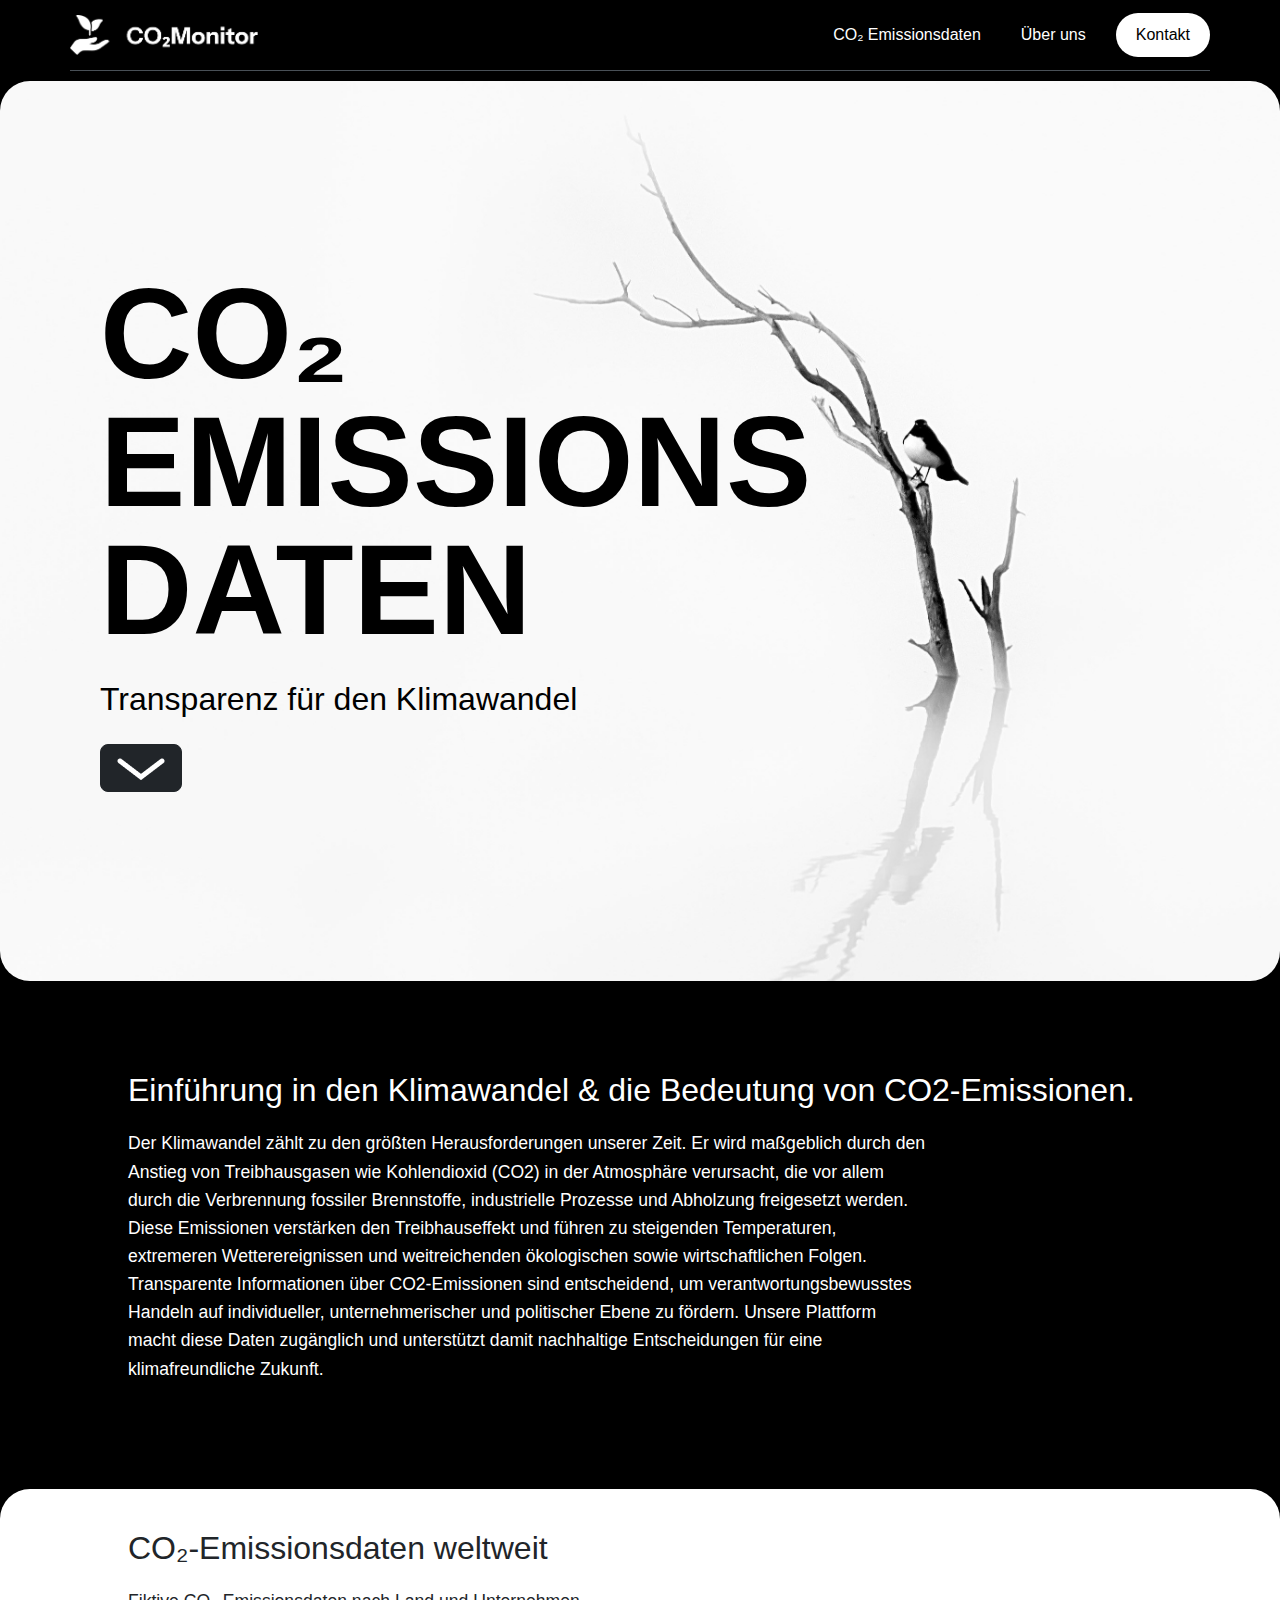
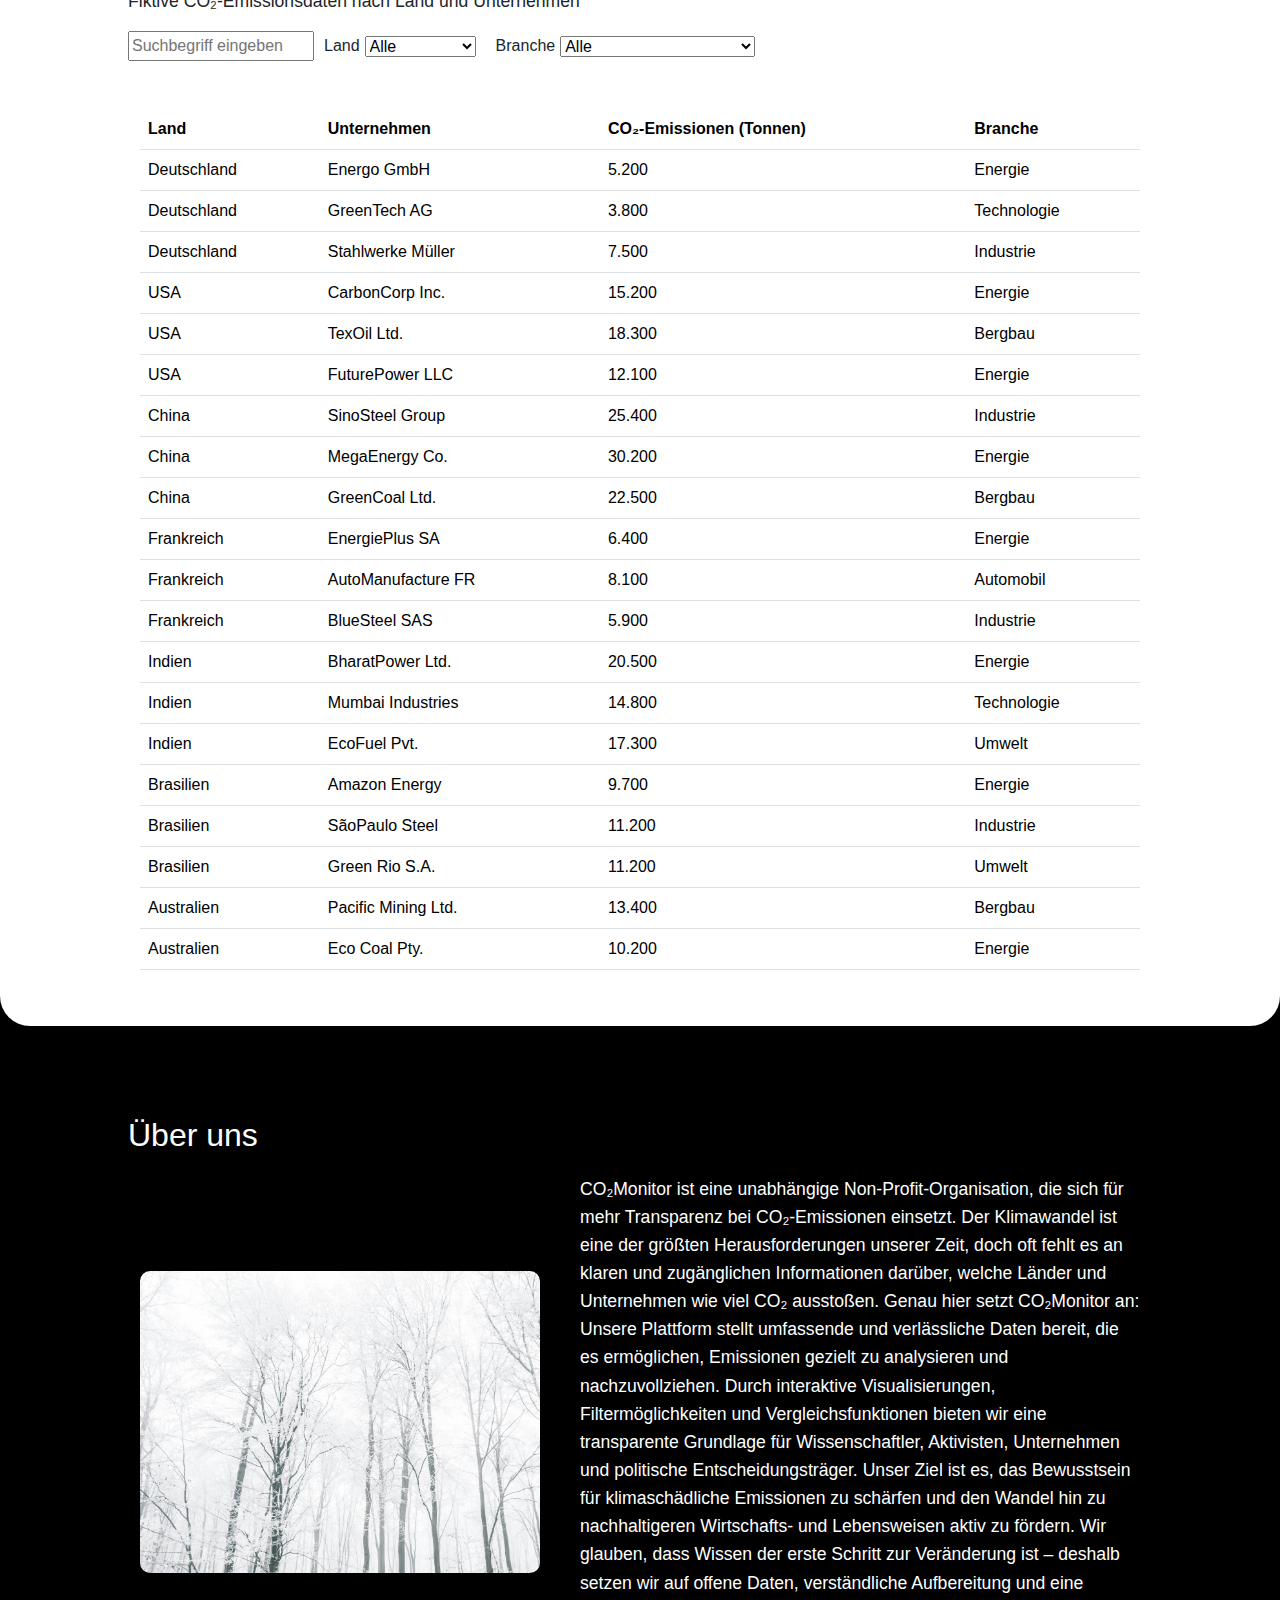
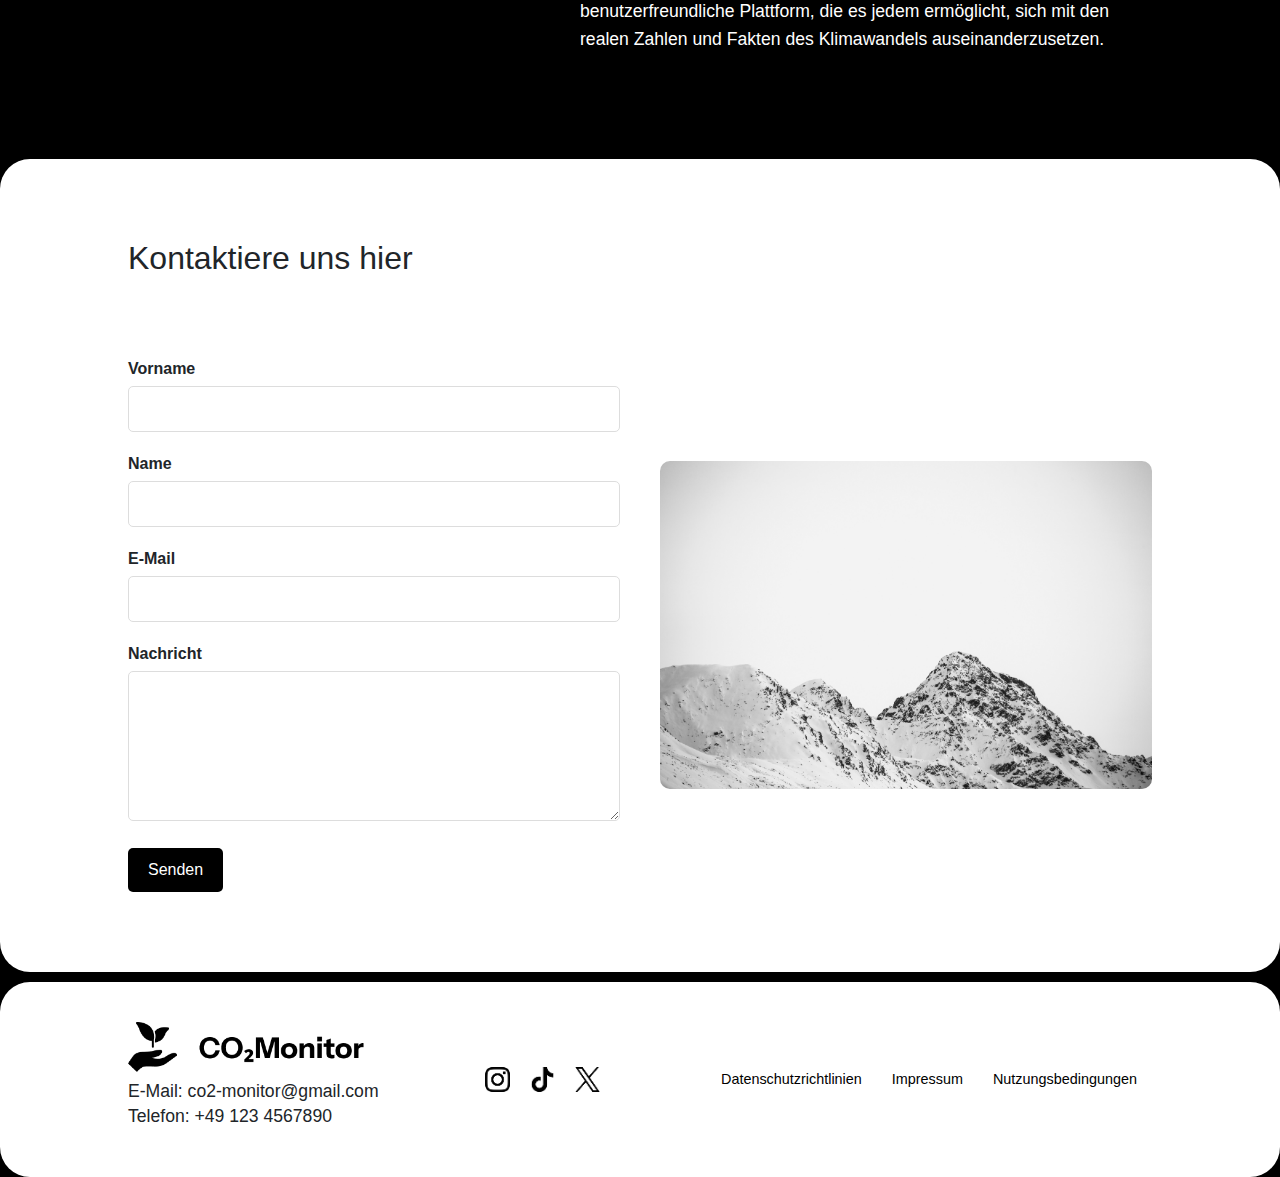
==== index.html @ 30a0eef2 "Styling Fixes" ====
<!DOCTYPE html>
<html lang="en">
<head>
    <meta charset="UTF-8">
    <meta name="viewport" content="width=device-width, initial-scale=1.0">
    <title>CO₂ Monitor</title>
    <link href="https://cdn.jsdelivr.net/npm/bootstrap@5.3.3/dist/css/bootstrap.min.css" rel="stylesheet" integrity="sha384-QWTKZyjpPEjISv5WaRU9OFeRpok6YctnYmDr5pNlyT2bRjXh0JMhjY6hW+ALEwIH" crossorigin="anonymous">
    <link rel="stylesheet" href="./styles_2.css">
</head>
<body class="bg-black">

    <main class="gridContainer">
        <header id="header">
            <nav class="navbar navbar-expand-lg container navbar bg-black border-bottom border-body" data-bs-theme="dark">
              <a class="navbar-brand" href="#index">
                <img src="./images/logo_weiss.png" class="img-fluid" alt="logo">
              </a>
              <button class="navbar-toggler" type="button" data-bs-toggle="collapse" data-bs-target="#navbarNav"
                aria-controls="navbarNav" aria-expanded="false" aria-label="Toggle navigation">
                <span class="navbar-toggler-icon"></span>
              </button>
              <div class="collapse navbar-collapse" id="navbarNav">
                <ul class="navbar-nav ms-auto">
                  <li class="nav-item header-nav-item">
                    <a class="nav-link active" href="#table">CO₂ Emissionsdaten</a>
                  </li>
                  <li class="nav-item header-nav-item">
                    <a class="nav-link active" href="#about">Über uns</a>
                  </li>
                  <li class="nav-item header-nav-item">
                    <a class="nav-link active" href="#contact">Kontakt</a>
                  </li>
                </ul>
              </div>
            </nav>
          </header>

        <section id="home">
            <div class="home-content">
              <div class="text-content">
                <h1>CO₂</h1>
                <h1>EMISSIONS</h1>
                <h1>DATEN</h1>
                <h3>Transparenz für den Klimawandel</h3>
                <div class="button-wrapper">
                  <a href="#intro" class="scroll-down-link">
                    <button class="btn btn-dark btn-lg">
                      <img src="./images/arrow_down_white.png" alt="scroll down arrow button">
                    </button>
                  </a>
                </div>
              </div>
            </div>
          </section>

        <section id="intro">
            <h3>Einführung in den Klimawandel & die Bedeutung von CO2-Emissionen.</h3>
            <p>Der Klimawandel zählt zu den größten Herausforderungen unserer Zeit. Er wird maßgeblich durch den Anstieg von Treibhausgasen wie Kohlendioxid (CO2) in der Atmosphäre verursacht, die vor allem durch die Verbrennung fossiler Brennstoffe, industrielle Prozesse und Abholzung freigesetzt werden. Diese Emissionen verstärken den Treibhauseffekt und führen zu steigenden Temperaturen, extremeren Wetterereignissen und weitreichenden ökologischen sowie wirtschaftlichen Folgen. Transparente Informationen über CO2-Emissionen sind entscheidend, um verantwortungsbewusstes Handeln auf individueller, unternehmerischer und politischer Ebene zu fördern. Unsere Plattform macht diese Daten zugänglich und unterstützt damit nachhaltige Entscheidungen für eine klimafreundliche Zukunft.</p>
        </section>

        <section id="table">
            <h3>CO₂-Emissionsdaten weltweit</h3>
            <p>Fiktive CO₂-Emissionsdaten nach Land und Unternehmen</p>

            <div id="filters" class="table-filters">
                <!--Suchfeld-->
                <input type="text" id="searchInput" placeholder="Suchbegriff eingeben" onkeyup="searchFunction()">

                <div class="filter-group">
                    <!--Filter für Länder-->
                    <label for="countryFilter">Land</label>
                    <select name="countryFilter" id="countryFilter" onchange="filterAll()">
                        <option value="">Alle</option>
                        <option value="Deutschland">Deutschland</option>
                        <option value="USA">USA</option>
                        <option value="China">China</option>
                        <option value="Frankreich">Frankreich</option>
                        <option value="Indien">Indien</option>
                        <option value="Brasilien">Brasilien</option>
                        <option value="Australien">Australien</option>
                    </select>
                </div>
                
                <div class="filter-group">
                    <!--Filter für Branchen-->
                    <label for="industryFilter">Branche</label>
                    <select name="industryFilter" id="industryFilter" onchange="filterAll()">
                        <option value="">Alle</option>
                        <option value="Energie">Energie</option>
                        <option value="Bergbau">Bergbau / Rohstoffe</option>
                        <option value="Technologie">Technologie / Innovation</option>
                        <option value="Automobil">Automobil</option>
                        <option value="Umwelt">Umwelt / Nachhaltigkeit</option>
                        <option value="Industrie">Industrie / Produktion</option>
                    </select>
                </div>
            </div>
            
            <div class="container mt-5">
                <table id="emissionTable" class="table mx-auto" style="max-width: 1130px;">
                    <thead>
                        <tr>
                            <th onclick="sort(0)">Land</th>
                            <th onclick="sort(1)">Unternehmen</th>
                            <th onclick="sort(2)">CO₂-Emissionen (Tonnen)</th>
                            <th onclick="sort(3)">Branche</th>
                        </tr>
                    </thead>
                    <tbody>
                        <tr>
                            <td>Deutschland</td>
                            <td>Energo GmbH</td>
                            <td>5.200</td>
                            <td>Energie</td>
                        </tr>
                        <tr>
                            <td>Deutschland</td>
                            <td>GreenTech AG</td>
                            <td>3.800</td>
                            <td>Technologie</td>
                        </tr>
                        <tr>
                            <td>Deutschland</td>
                            <td>Stahlwerke Müller</td>
                            <td>7.500</td>
                            <td>Industrie</td>
                        </tr>
                        <tr>
                            <td>USA</td>
                            <td>CarbonCorp Inc.</td>
                            <td>15.200</td>
                            <td>Energie</td>
                        </tr>
                        <tr>
                            <td>USA</td>
                            <td>TexOil Ltd.</td>
                            <td>18.300</td>
                            <td>Bergbau</td>
                        </tr>
                        <tr>
                            <td>USA</td>
                            <td>FuturePower LLC</td>
                            <td>12.100</td>
                            <td>Energie</td>
                        </tr>
                        <tr>
                            <td>China</td>
                            <td>SinoSteel Group</td>
                            <td>25.400</td>
                            <td>Industrie</td>
                        </tr>
                        <tr>
                            <td>China</td>
                            <td>MegaEnergy Co.</td>
                            <td>30.200</td>
                            <td>Energie</td>
                        </tr>
                        <tr>
                            <td>China</td>
                            <td>GreenCoal Ltd.</td>
                            <td>22.500</td>
                            <td>Bergbau</td>
                        </tr>
                        <tr>
                            <td>Frankreich</td>
                            <td>EnergiePlus SA</td>
                            <td>6.400</td>
                            <td>Energie</td>
                        </tr>
                        <tr>
                            <td>Frankreich</td>
                            <td>AutoManufacture FR</td>
                            <td>8.100</td>
                            <td>Automobil</td>
                        </tr>
                        <tr>
                            <td>Frankreich</td>
                            <td>BlueSteel SAS</td>
                            <td>5.900</td>
                            <td>Industrie</td>
                        </tr>
                        <tr>
                            <td>Indien</td>
                            <td>BharatPower Ltd.</td>
                            <td>20.500</td>
                            <td>Energie</td>
                        </tr>
                        <tr>
                            <td>Indien</td>
                            <td>Mumbai Industries</td>
                            <td>14.800</td>
                            <td>Technologie</td>
                        </tr>
                        <tr>
                            <td>Indien</td>
                            <td>EcoFuel Pvt.</td>
                            <td>17.300</td>
                            <td>Umwelt</td>
                        </tr>
                        <tr>
                            <td>Brasilien</td>
                            <td>Amazon Energy</td>
                            <td>9.700</td>
                            <td>Energie</td>
                        </tr>
                        <tr>
                            <td>Brasilien</td>
                            <td>SãoPaulo Steel</td>
                            <td>11.200</td>
                            <td>Industrie</td>
                        </tr>
                        <tr>
                            <td>Brasilien</td>
                            <td>Green Rio S.A.</td>
                            <td>11.200</td>
                            <td>Umwelt</td>
                        </tr>
                        <tr>
                            <td>Australien</td>
                            <td>Pacific Mining Ltd.</td>
                            <td>13.400</td>
                            <td>Bergbau</td>
                        </tr>
                        <tr>
                            <td>Australien</td>
                            <td>Eco Coal Pty.</td>
                            <td>10.200</td>
                            <td>Energie</td>
                        </tr>
                    </tbody>
                </table>
            </div>
        
            <script src="script.js"></script>
        </section>

        <section id="about">
            <h3>Über uns</h3>
            <div class="container">
                <div id="about-detail">
                  <img src="./images/photo-nic-RmZIUIF2S2Q-unsplash.jpg" class="img-fluid" alt="landscape image snowy forest">
                  <p>CO₂Monitor ist eine unabhängige Non-Profit-Organisation, die sich für mehr Transparenz bei CO₂-Emissionen einsetzt. Der Klimawandel ist eine der größten Herausforderungen unserer Zeit, doch oft fehlt es an klaren und zugänglichen Informationen darüber, welche Länder und Unternehmen wie viel CO₂ ausstoßen. Genau hier setzt CO₂Monitor an: Unsere Plattform stellt umfassende und verlässliche Daten bereit, die es ermöglichen, Emissionen gezielt zu analysieren und nachzuvollziehen. Durch interaktive Visualisierungen, Filtermöglichkeiten und Vergleichsfunktionen bieten wir eine transparente Grundlage für Wissenschaftler, Aktivisten, Unternehmen und politische Entscheidungsträger. Unser Ziel ist es, das Bewusstsein für klimaschädliche Emissionen zu schärfen und den Wandel hin zu nachhaltigeren Wirtschafts- und Lebensweisen aktiv zu fördern. Wir glauben, dass Wissen der erste Schritt zur Veränderung ist – deshalb setzen wir auf offene Daten, verständliche Aufbereitung und eine benutzerfreundliche Plattform, die es jedem ermöglicht, sich mit den realen Zahlen und Fakten des Klimawandels auseinanderzusetzen.</p>
                </div>
              </div>
        </section>

        <section id="contact">
            <h3>Kontaktiere uns hier</h3>
            <form action="kontakt.php" method="post" class="contact-form">
              <div class="form-group">
                <label for="vorname">Vorname</label>
                <input type="text" id="vorname" name="vorname" required>
              </div>
              <div class="form-group">
                <label for="name">Name</label>
                <input type="text" id="name" name="name" required>
              </div>
              <div class="form-group">
                <label for="email">E-Mail</label>
                <input type="text" id="email" name="email" required>
              </div>
              <div class="form-group">
                <label for="nachricht">Nachricht</label>
                <textarea id="nachricht" name="nachricht" required></textarea>
              </div>
              <button type="submit" class="submit-button">Senden</button>
            </form>
            <img src="./images/chris-lutke-VMJGmTuRVFs-unsplash.jpg" class="contact-image" alt="landscape image snowy mountain">
          </section>

          <footer>
            <div class="footer-content">
              <div class="footer-contact">
                <img src="./images/Logo_black.png" class="footer-logo" alt="logo">
                <p>E-Mail: co2-monitor@gmail.com</p>
                <p>Telefon: +49 123 4567890</p>
              </div>
              <div class="social-links">
                <a href="404page.html"><img src="./images/instagram.png" alt="Instagram Link"></a>
                <a href="404page.html"><img src="./images/tik-tok.png" alt="TikTok Link"></a>
                <a href="404page.html"><img src="./images/x.png" alt="X Link"></a>
              </div>
              <div class="footer-links">
                <a href="datenschutzrichtlinien.html">Datenschutzrichtlinien</a>
                <a href="impressum.html">Impressum</a>
                <a href="nutzungsbedingungen.html">Nutzungsbedingungen</a>
              </div>
            </div>
          </footer>
    </main>
    <script src="https://cdn.jsdelivr.net/npm/bootstrap@5.3.3/dist/js/bootstrap.bundle.min.js" integrity="sha384-YvpcrYf0tY3lHB60NNkmXc5s9fDVZLESaAA55NDzOxhy9GkcIdslK1eN7N6jIeHz" crossorigin="anonymous"></script>
</body>
</html>
---- styles_2.css ----
body {
    font-family:'Gill Sans', 'Gill Sans MT', Calibri, 'Trebuchet MS', sans-serif
}

h1 {
    font-size: 8em;
    font-weight: 700;
    margin: 0;
    line-height: 1;
}

h3 {
    font-size: 2em; 
    font-weight: 500; 
    margin-bottom: 20px; 
}

p {
    font-size: 1.1em;
    line-height: 1.6; 
    max-width: 800px; 
}

.gridContainer {
    display: grid;
    grid-template-columns: 5% 1fr 1fr 1fr 5%; 
    grid-template-rows: auto auto auto auto auto auto auto;
    grid-template-areas:
      "header header header header header"
      "home home home home home"
      "intro intro intro intro intro"
      "table table table table table"
      "about about about about about"
      "contact contact contact contact contact"
      "footer footer footer footer footer";
    gap: 10px;
    max-width: 1400px; 
    margin: 0 auto; 
  }
  
  #header {
    grid-area: header;
  }
  
  #header .navbar {
    padding: 10px 0; /* Adjust padding as needed */
  }
  
  #header .navbar-brand img {
    max-height: 40px; /* Adjust logo size as needed */
  }
  
  #header .navbar-nav {
    align-items: center;
  }
  
  #header .header-nav-item {
    margin-left: 20px; /* Add spacing between nav items */
  }
  
  #header .header-nav-item:last-child a {
    background-color: white;
    color: black;
    padding: 10px 20px;
    border-radius: 25px;
  }
  
  #header .header-nav-item a {
    color: white;
    text-decoration: none;
    font-weight: 500;
    padding: 5px 10px;
  }
  
  #header .header-nav-item a:hover {
    text-decoration: underline;
  }
  
  /* Optional: Adjust for smaller screens */
  @media (max-width: 768px) {
    #header .navbar-nav {
      flex-direction: column;
      align-items: flex-start;
    }
  
    #header .header-nav-item {
      margin: 10px 0;
    }
  }
  
  #home {
    grid-area: home;
    display: grid;
    align-items: center;
    justify-content: left;
    background-image: url('./images/michael-milverton-Le4yqbCMoJo-unsplash.jpg'); 
    background-size: cover;
    background-position: center;
    background-repeat: no-repeat;
    height: 100vh; 
    color: black; 
    padding: 100px;
    border-radius: 30px;
  }

  #home h3 {
    margin-top: 2vw;
    margin-bottom: 2vw;
  }
  
  #home .home-content {
    max-width: 80%; 
  }
  
  #home .button-wrapper {
    margin-top: 20px;
  }
  
  #intro {
    grid-area: intro;
    background-color: black; 
    color: white; 
    padding: 80px 10%; 
    text-align: left; 
  }
  
  /* Optional: Anpassungen für kleinere Bildschirme */
  @media (max-width: 768px) {
    #intro {
      padding: 60px 5%;
    }
  
    #intro h3 {
      font-size: 2em;
    }
  
    #intro p {
      font-size: 1em;
    }
  }
  
  #table {
    grid-area: table;
    background-color: white;
    border-radius: 30px;
    padding: 40px 10%;
    text-align: left;
  }

  .table-filters {
    display: flex;
    flex-wrap: wrap;
    align-items: center;
  }

  .table-filters > * { /* Targets all direct children */
    margin-right: 10px; /* Add 10px space to the right of each element */
  }
  
  .table-filters > *:last-child { /* Removes margin from the last element */
    margin-right: 0;
  }
  
  .search-input {
    padding: 10px;
    border: 1px solid #ddd;
    border-radius: 5px;
    margin-right: 10px;
    width: 200px;
  }
  
  .filter-group {
    display: flex;
    align-items: center;
    margin-right: 20px;
  }
  
  .filter-group label {
    margin-right: 5px;
  }
  
  .filter-select {
    padding: 10px;
    border: 1px solid #ddd;
    border-radius: 5px;
  }
  
  .emission-table {
    width: 100%;
    border-collapse: collapse;
    border: 1px solid #ddd;
    border-radius: 10px;
    overflow: hidden;
  }
  
  .emission-table th,
  .emission-table td {
    padding: 12px 15px;
    text-align: left;
    border-bottom: 1px solid #ddd;
  }
  
  .emission-table th {
    background-color: #f0f0f0;
    font-weight: 600;
  }
  
  .emission-table tbody tr:nth-child(even) {
    background-color: #f9f9f9;
  }
  
  /* Optional: Adjust for smaller screens */
  @media (max-width: 768px) {
    .table-filters {
      flex-direction: column;
      align-items: flex-start;
    }
  
    .filter-group {
      margin: 10px 0;
    }
  }
  
  #about {
    grid-area: about;
    background-color: black;
    color: white;
    padding: 80px 10%;
    text-align: left;
  }
  
  #about .container {
    display: flex;
    align-items: center;
  }
  
  #about #about-detail {
    display: flex;
    align-items: center;
  }
  
  #about #about-detail img {
    max-width: 40%;
    margin-right: 40px;
    border-radius: 10px;
  }
  
  /* Optional: Anpassungen für kleinere Bildschirme */
  @media (max-width: 768px) {
    #about {
      padding: 60px 5%;
    }
  
    #about .container {
      flex-direction: column;
      align-items: flex-start;
    }
  
    #about #about-detail {
      flex-direction: column;
      align-items: flex-start;
    }
  
    #about #about-detail img {
      max-width: 100%;
      margin-right: 0;
      margin-bottom: 20px;
    }
  }
  
  #contact {
    grid-area: contact;
    background-color: white;
    border-radius: 30px;
    padding: 80px 10%;
    display: grid;
    grid-template-columns: 1fr 1fr;
    align-items: center;
    gap: 40px;
  }
  
  #contact h3 {
    margin-bottom: 40px;
    grid-column: 1 / 3;
  }
  
  .contact-form {
    display: flex;
    flex-direction: column;
  }
  
  .form-group {
    margin-bottom: 20px;
  }
  
  .form-group label {
    display: block;
    margin-bottom: 5px;
    font-weight: 600;
  }
  
  .form-group input,
  .form-group textarea {
    width: 100%;
    padding: 10px;
    border: 1px solid #ddd;
    border-radius: 5px;
    box-sizing: border-box;
  }
  
  .form-group textarea {
    resize: vertical;
    min-height: 150px;
  }
  
  .submit-button {
    background-color: black;
    color: white;
    padding: 10px 20px;
    border: none;
    border-radius: 5px;
    cursor: pointer;
    align-self: flex-start;
  }
  
  .contact-image {
    max-width: 100%;
    border-radius: 10px;
  }
  
  /* Optional: Anpassungen für kleinere Bildschirme */
  @media (max-width: 768px) {
    #contact {
      grid-template-columns: 1fr;
      padding: 60px 5%;
    }
  
    #contact h3 {
      grid-column: 1 / 2;
    }
  
    .contact-image {
      order: -1;
      margin-bottom: 20px;
    }
  }
  
  footer {
    grid-area: footer;
    background-color: white;
    border-radius: 30px;
    padding: 40px 10%;
    text-align: center;
  }
  
  .footer-content {
    display: flex;
    justify-content: space-between;
    align-items: center;
    flex-wrap: wrap;
  }
  
  .footer-logo {
    max-height: 50px;
    margin-bottom: 15px;
  }
  
  .footer-contact {
    display: flex;
    flex-direction: column;
    align-items: flex-start;
  }
  
  .social-links {
    display: flex;
    align-items: center;
  }
  
  .social-links img {
    max-height: 25px;
    margin: 0 10px;
  }
  
  .footer-links {
    display: flex;
    align-items: center;
  }
  
  .footer-links a {
    color: black;
    text-decoration: none;
    margin: 0 15px;
    font-size: 0.9em;
  }
  
  footer a:hover {
    text-decoration: underline;
  }

  footer p {
    line-height: 0.5; 
  }
  
  /* Optional: Adjust for smaller screens */
  @media (max-width: 768px) {
    .footer-content {
      flex-direction: column;
      align-items: center;
    }
  
    .footer-contact,
    .social-links,
    .footer-links {
      margin-top: 20px;
    }
  }
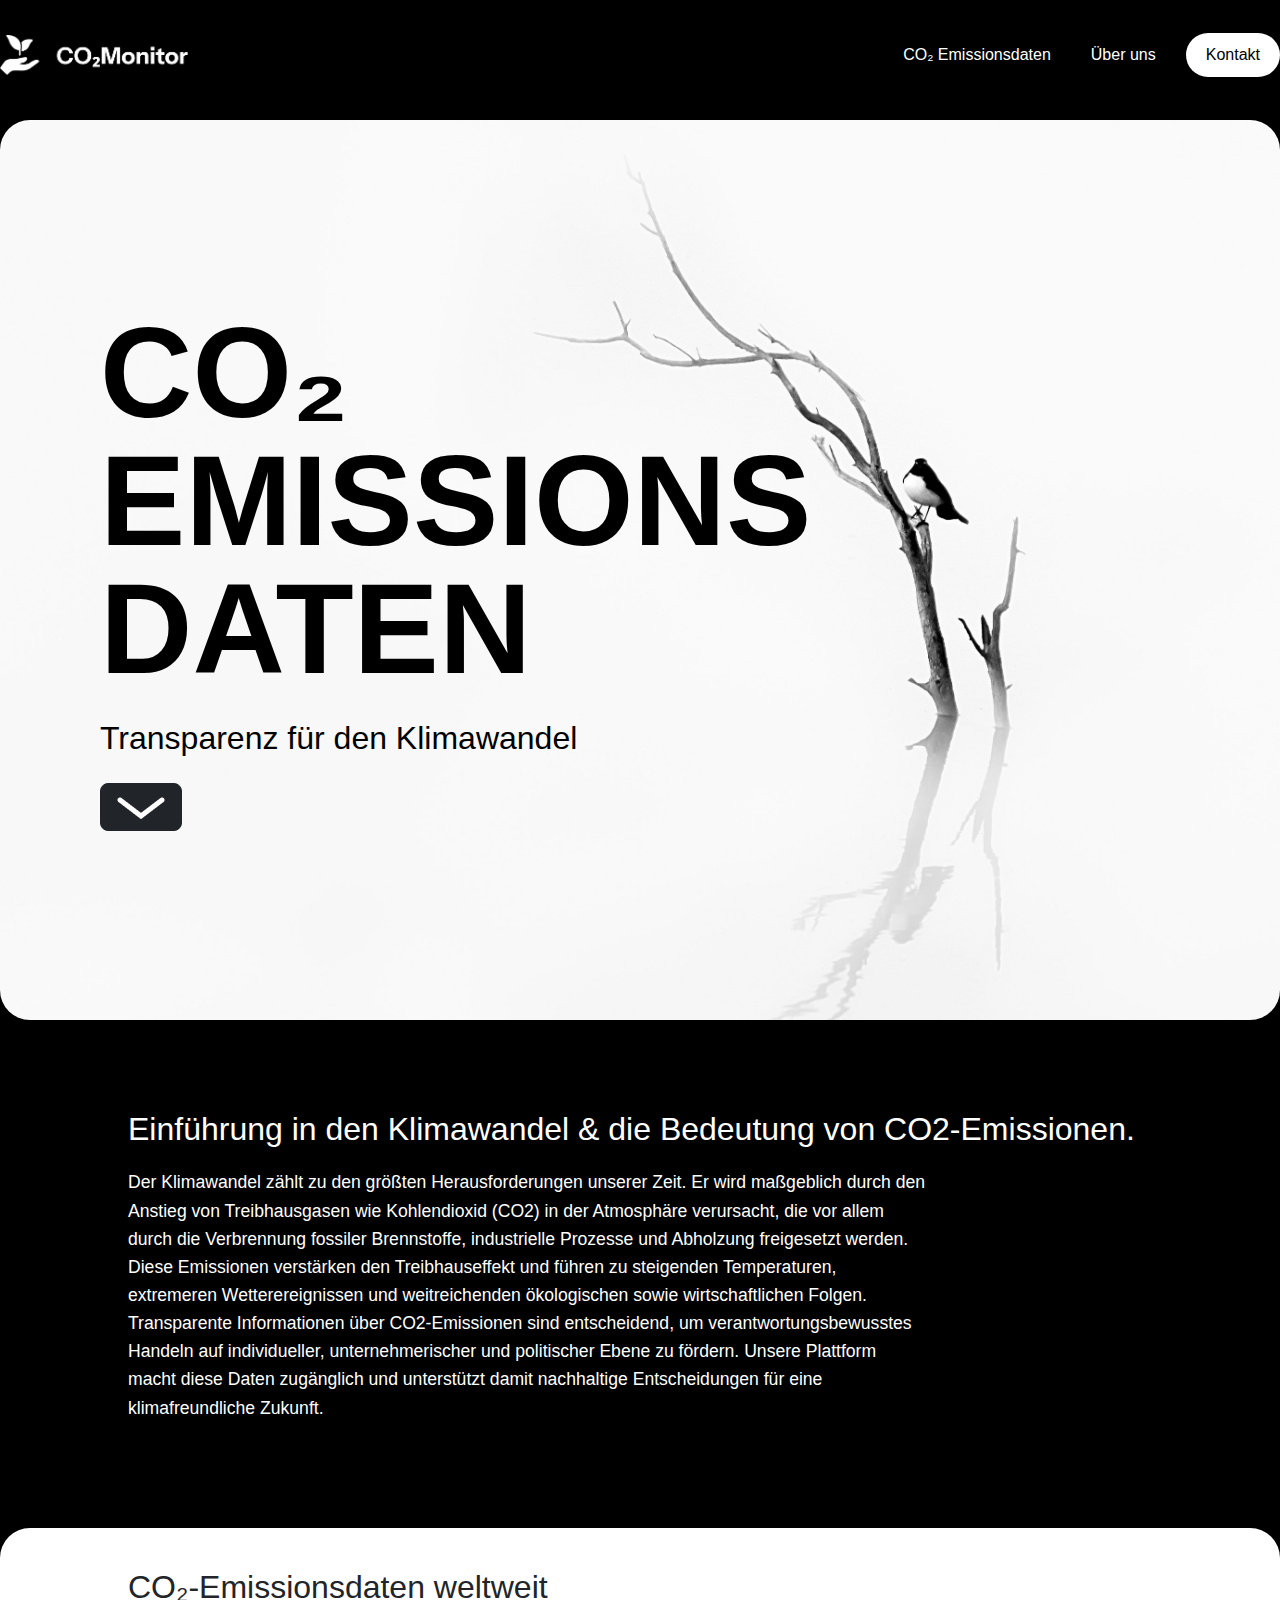
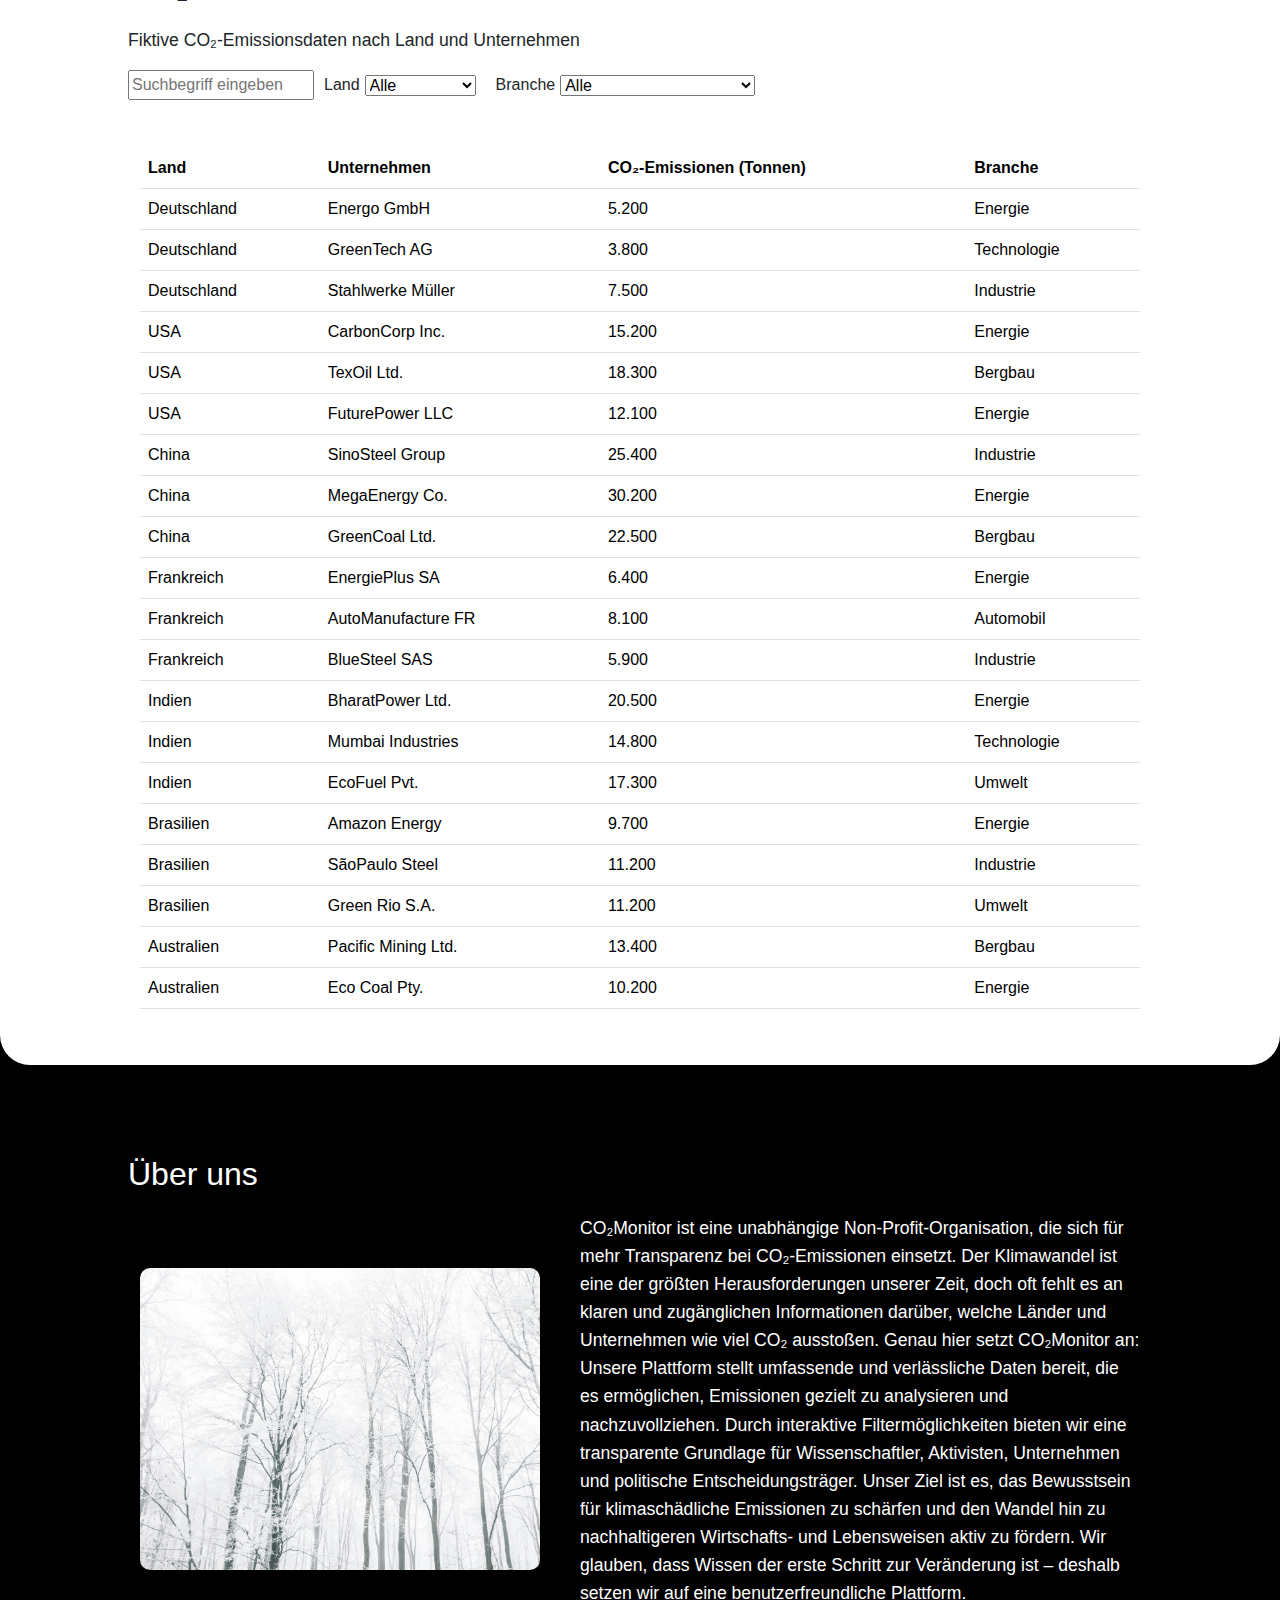
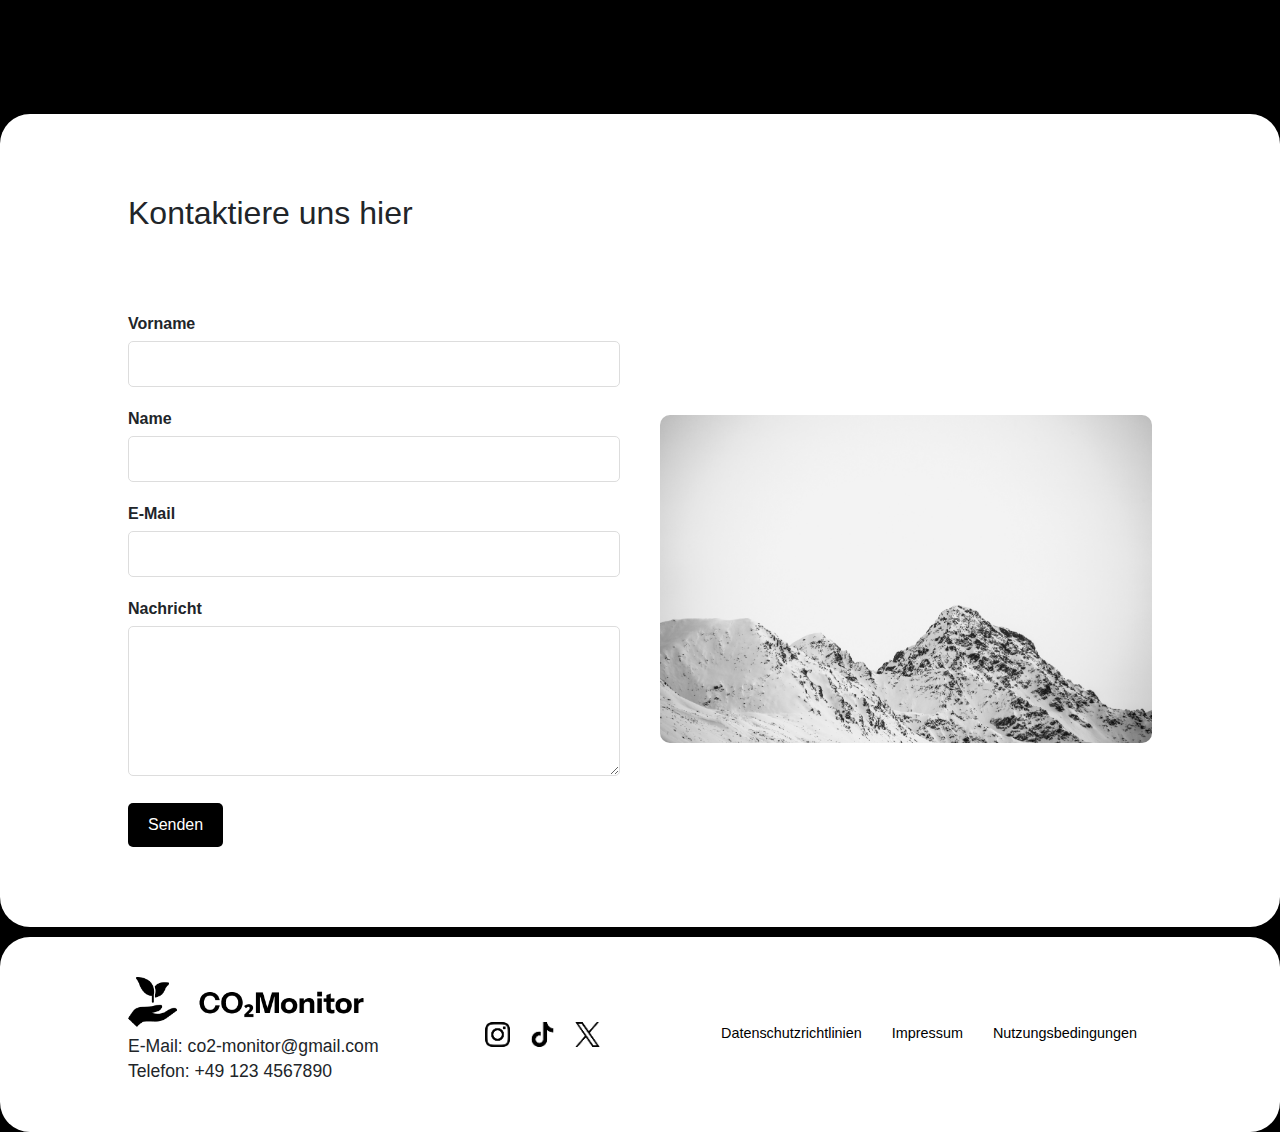
==== commit edb7ad7e: "Header Style Fix" ====
--- a/index.html
+++ b/index.html
@@ -11,7 +11,7 @@
 
     <main class="gridContainer">
         <header id="header">
-            <nav class="navbar navbar-expand-lg container navbar bg-black border-bottom border-body" data-bs-theme="dark">
+            <nav class="navbar navbar-expand-lg container-fluid" data-bs-theme="dark">
               <a class="navbar-brand" href="#index">
                 <img src="./images/logo_weiss.png" class="img-fluid" alt="logo">
               </a>
@@ -239,7 +239,7 @@
             <div class="container">
                 <div id="about-detail">
                   <img src="./images/photo-nic-RmZIUIF2S2Q-unsplash.jpg" class="img-fluid" alt="landscape image snowy forest">
-                  <p>CO₂Monitor ist eine unabhängige Non-Profit-Organisation, die sich für mehr Transparenz bei CO₂-Emissionen einsetzt. Der Klimawandel ist eine der größten Herausforderungen unserer Zeit, doch oft fehlt es an klaren und zugänglichen Informationen darüber, welche Länder und Unternehmen wie viel CO₂ ausstoßen. Genau hier setzt CO₂Monitor an: Unsere Plattform stellt umfassende und verlässliche Daten bereit, die es ermöglichen, Emissionen gezielt zu analysieren und nachzuvollziehen. Durch interaktive Visualisierungen, Filtermöglichkeiten und Vergleichsfunktionen bieten wir eine transparente Grundlage für Wissenschaftler, Aktivisten, Unternehmen und politische Entscheidungsträger. Unser Ziel ist es, das Bewusstsein für klimaschädliche Emissionen zu schärfen und den Wandel hin zu nachhaltigeren Wirtschafts- und Lebensweisen aktiv zu fördern. Wir glauben, dass Wissen der erste Schritt zur Veränderung ist – deshalb setzen wir auf offene Daten, verständliche Aufbereitung und eine benutzerfreundliche Plattform, die es jedem ermöglicht, sich mit den realen Zahlen und Fakten des Klimawandels auseinanderzusetzen.</p>
+                  <p>CO₂Monitor ist eine unabhängige Non-Profit-Organisation, die sich für mehr Transparenz bei CO₂-Emissionen einsetzt. Der Klimawandel ist eine der größten Herausforderungen unserer Zeit, doch oft fehlt es an klaren und zugänglichen Informationen darüber, welche Länder und Unternehmen wie viel CO₂ ausstoßen. Genau hier setzt CO₂Monitor an: Unsere Plattform stellt umfassende und verlässliche Daten bereit, die es ermöglichen, Emissionen gezielt zu analysieren und nachzuvollziehen. Durch interaktive Filtermöglichkeiten bieten wir eine transparente Grundlage für Wissenschaftler, Aktivisten, Unternehmen und politische Entscheidungsträger. Unser Ziel ist es, das Bewusstsein für klimaschädliche Emissionen zu schärfen und den Wandel hin zu nachhaltigeren Wirtschafts- und Lebensweisen aktiv zu fördern. Wir glauben, dass Wissen der erste Schritt zur Veränderung ist – deshalb setzen wir auf eine benutzerfreundliche Plattform.</p>
                 </div>
               </div>
         </section>
@@ -271,7 +271,7 @@
           <footer>
             <div class="footer-content">
               <div class="footer-contact">
-                <img src="./images/Logo_black.png" class="footer-logo" alt="logo">
+                <a href="./index.html"><img src="./images/Logo_black.png" class="footer-logo" alt="logo"></a>
                 <p>E-Mail: co2-monitor@gmail.com</p>
                 <p>Telefon: +49 123 4567890</p>
               </div>
--- a/styles_2.css
+++ b/styles_2.css
@@ -43,11 +43,11 @@
   }
   
   #header .navbar {
-    padding: 10px 0; /* Adjust padding as needed */
+    padding: 30px 0; /* Adjust padding as needed */
   }
   
   #header .navbar-brand img {
-    max-height: 40px; /* Adjust logo size as needed */
+    max-height: 40px; 
   }
   
   #header .navbar-nav {
@@ -413,4 +413,5 @@
     .footer-links {
       margin-top: 20px;
     }
-  }+  }
+
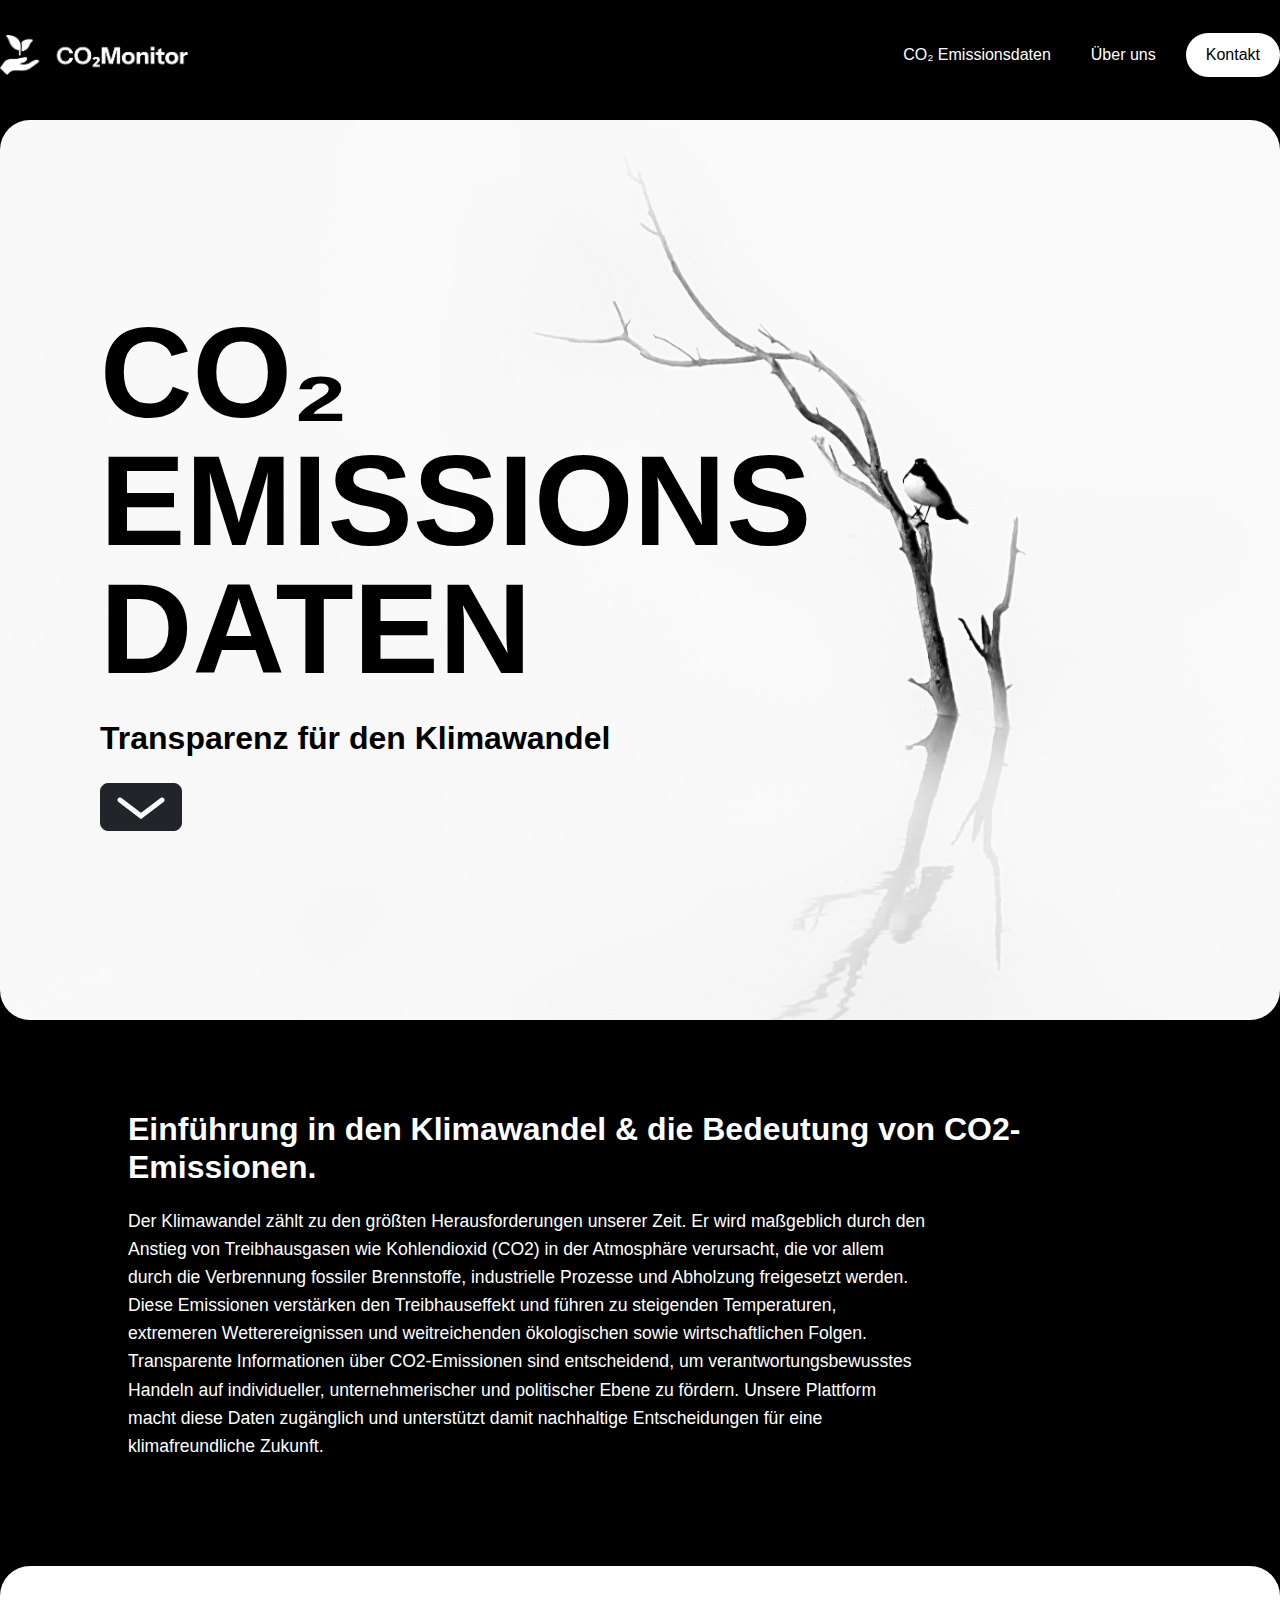
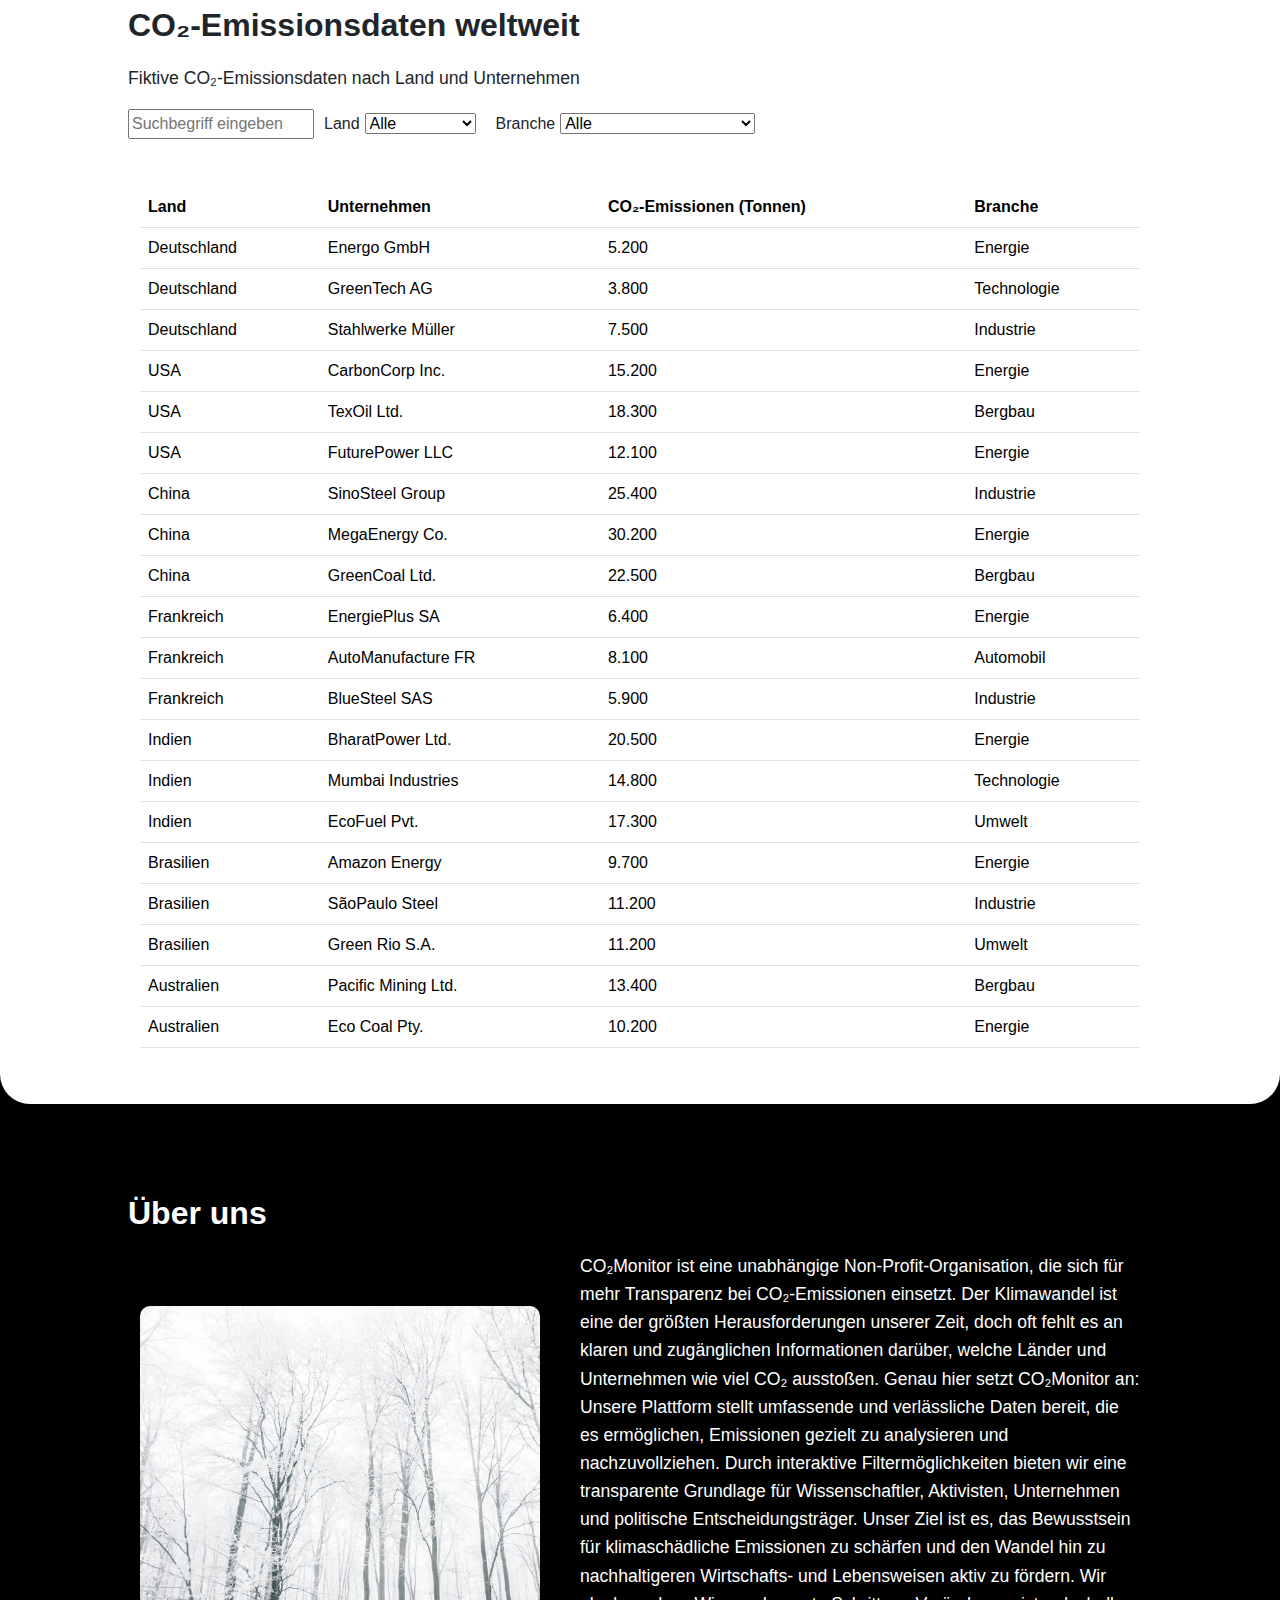
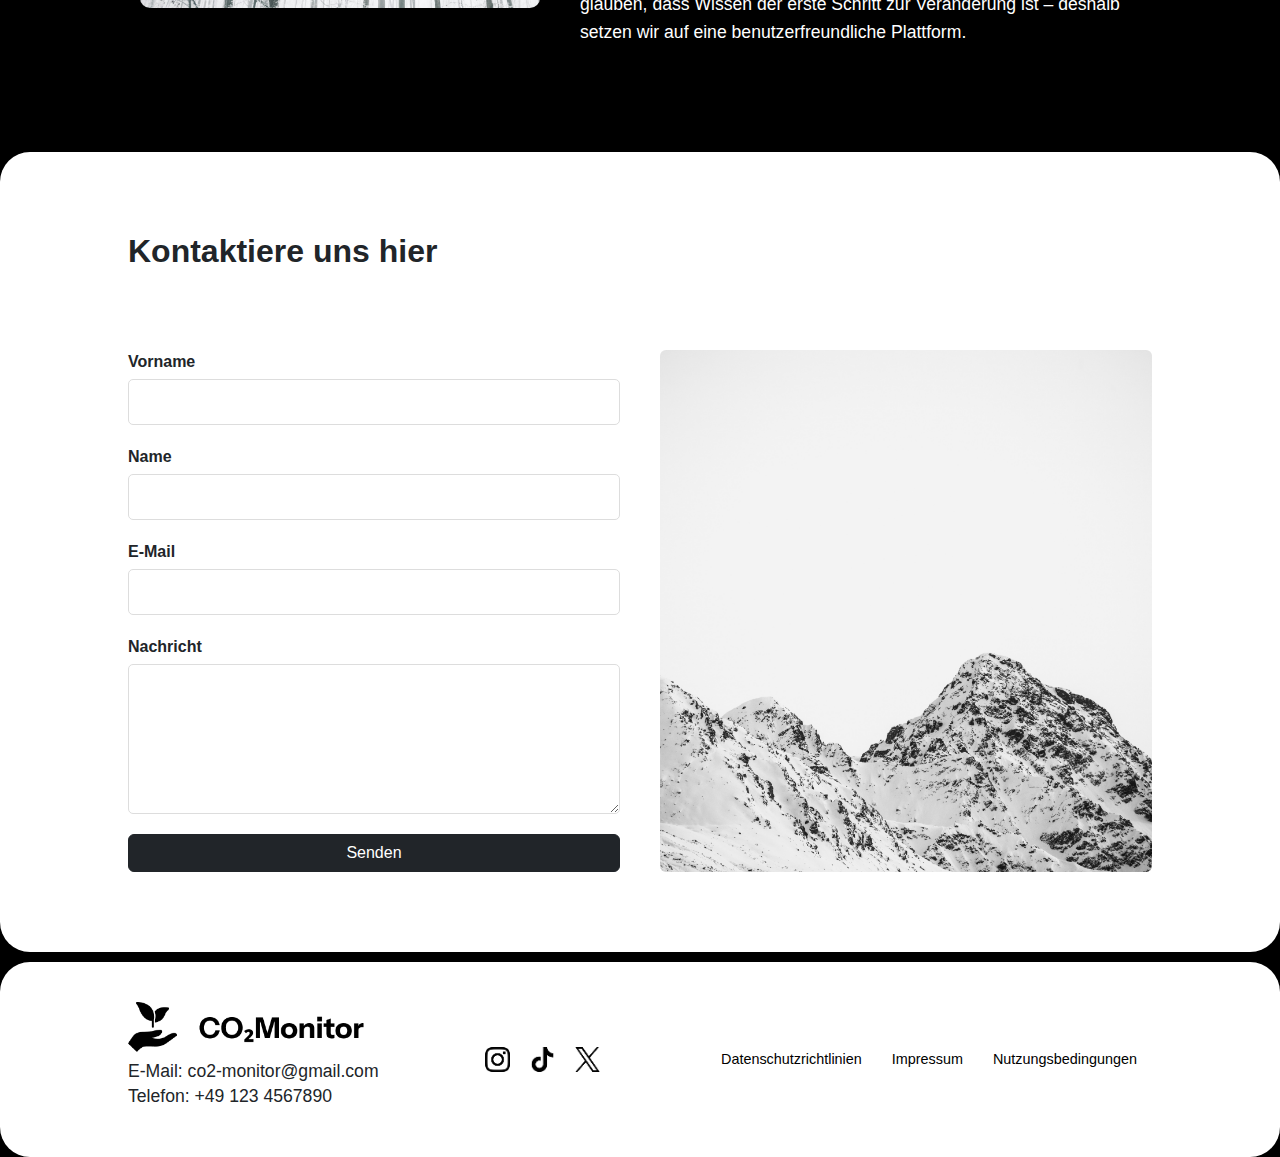
==== commit ff860c88: "Form Refactoring Bootstrap" ====
--- a/index.html
+++ b/index.html
@@ -245,28 +245,28 @@
         </section>
 
         <section id="contact">
-            <h3>Kontaktiere uns hier</h3>
-            <form action="kontakt.php" method="post" class="contact-form">
-              <div class="form-group">
-                <label for="vorname">Vorname</label>
-                <input type="text" id="vorname" name="vorname" required>
-              </div>
-              <div class="form-group">
-                <label for="name">Name</label>
-                <input type="text" id="name" name="name" required>
-              </div>
-              <div class="form-group">
-                <label for="email">E-Mail</label>
-                <input type="text" id="email" name="email" required>
-              </div>
-              <div class="form-group">
-                <label for="nachricht">Nachricht</label>
-                <textarea id="nachricht" name="nachricht" required></textarea>
-              </div>
-              <button type="submit" class="submit-button">Senden</button>
-            </form>
-            <img src="./images/chris-lutke-VMJGmTuRVFs-unsplash.jpg" class="contact-image" alt="landscape image snowy mountain">
-          </section>
+          <h3>Kontaktiere uns hier</h3>
+          <form action="#" method="post" class="contact-form">
+              <div class="form-group">
+                  <label for="vorname" class="form-label">Vorname</label>
+                  <input type="text" id="vorname" name="vorname" class="form-control" required>
+              </div>
+              <div class="form-group">
+                  <label for="name" class="form-label">Name</label>
+                  <input type="text" id="name" name="name" class="form-control" required>
+              </div>
+              <div class="form-group">
+                  <label for="email" class="form-label">E-Mail</label>
+                  <input type="email" id="email" name="email" class="form-control" required>
+              </div>
+              <div class="form-group">
+                  <label for="nachricht" class="form-label">Nachricht</label>
+                  <textarea id="nachricht" name="nachricht" class="form-control" rows="5" required></textarea>
+              </div>
+              <button type="submit" class="btn btn-dark">Senden</button>
+          </form>
+          <img src="./images/chris-lutke-VMJGmTuRVFs-unsplash.jpg" class="contact-image img-fluid rounded" alt="landscape image snowy mountain">
+      </section>
 
           <footer>
             <div class="footer-content">
--- a/styles_2.css
+++ b/styles_2.css
@@ -11,7 +11,7 @@
 
 h3 {
     font-size: 2em; 
-    font-weight: 500; 
+    font-weight: 600; 
     margin-bottom: 20px; 
 }
 
@@ -344,6 +344,14 @@
       margin-bottom: 20px;
     }
   }
+
+  .contact-image {
+    width: 100%;
+    height: 100%;
+    object-fit: cover;
+    border-radius: 10px;
+    align-self: stretch;
+}
   
   footer {
     grid-area: footer;
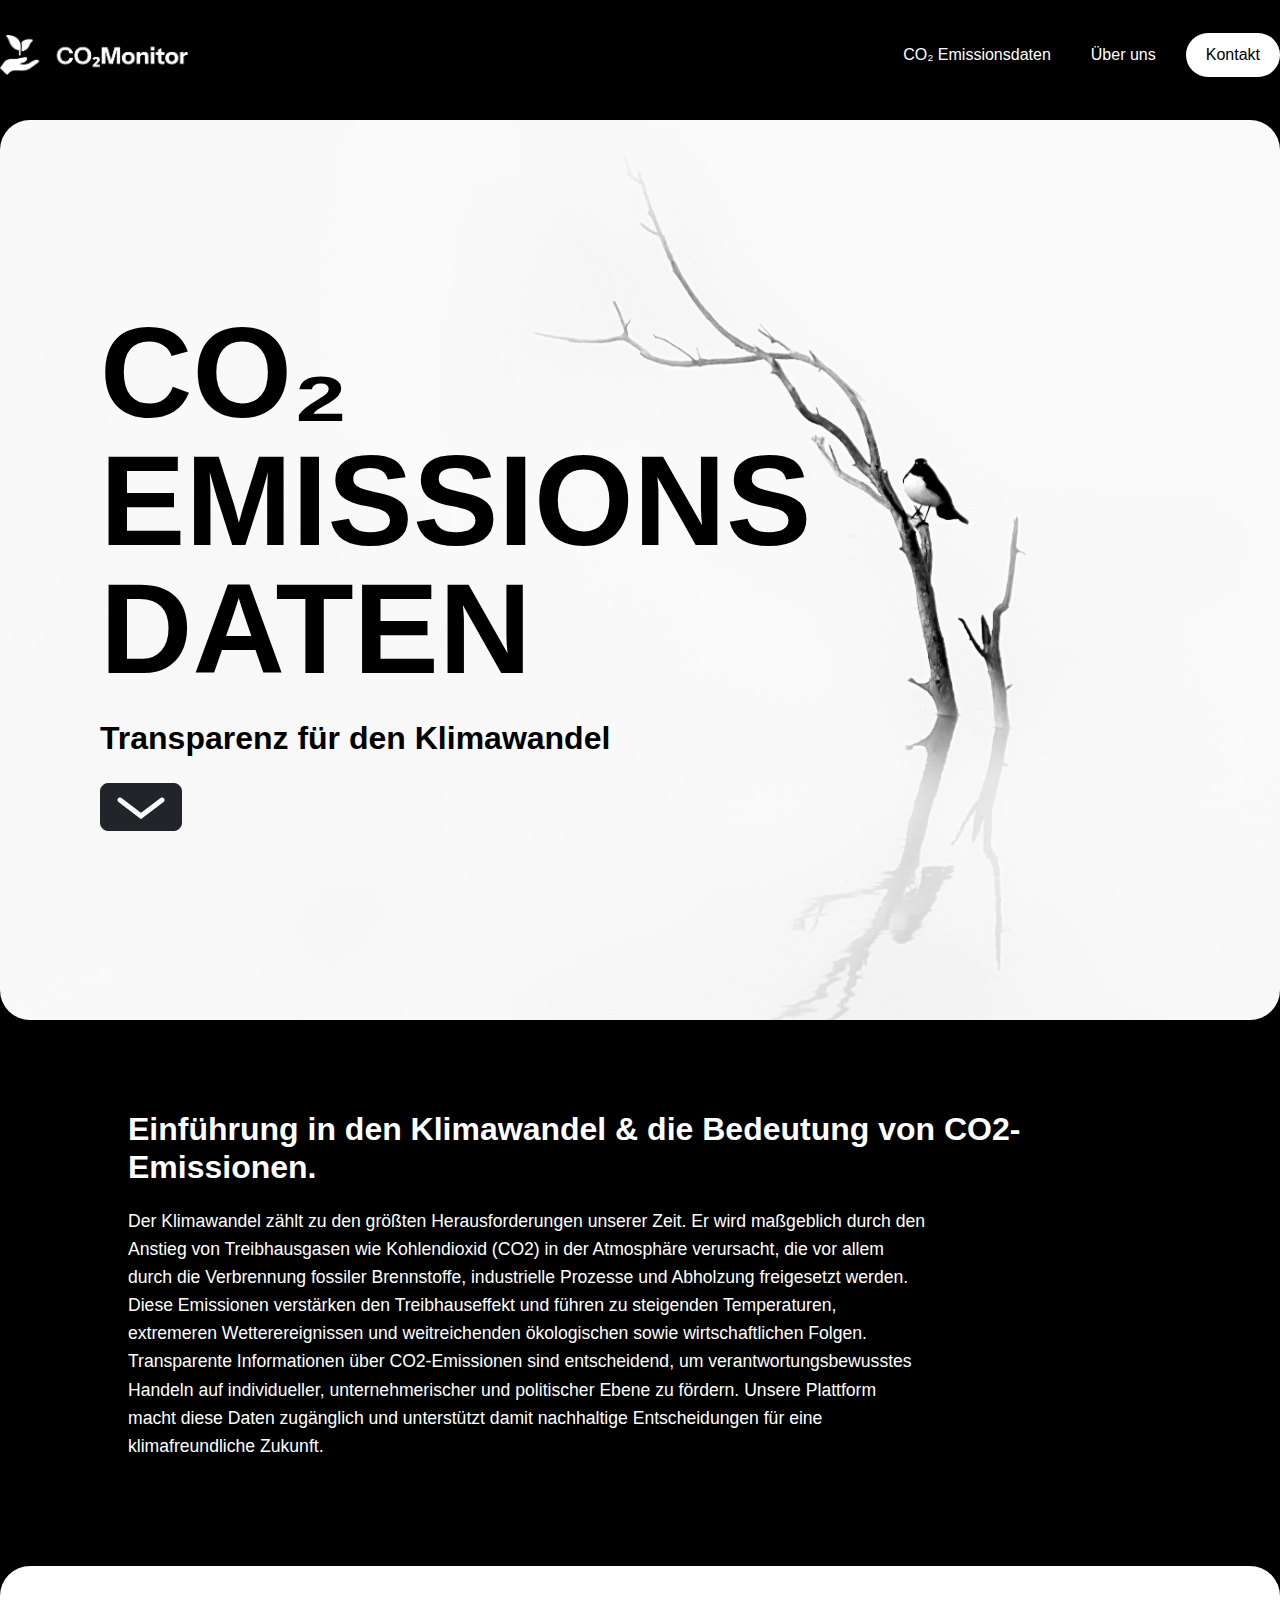
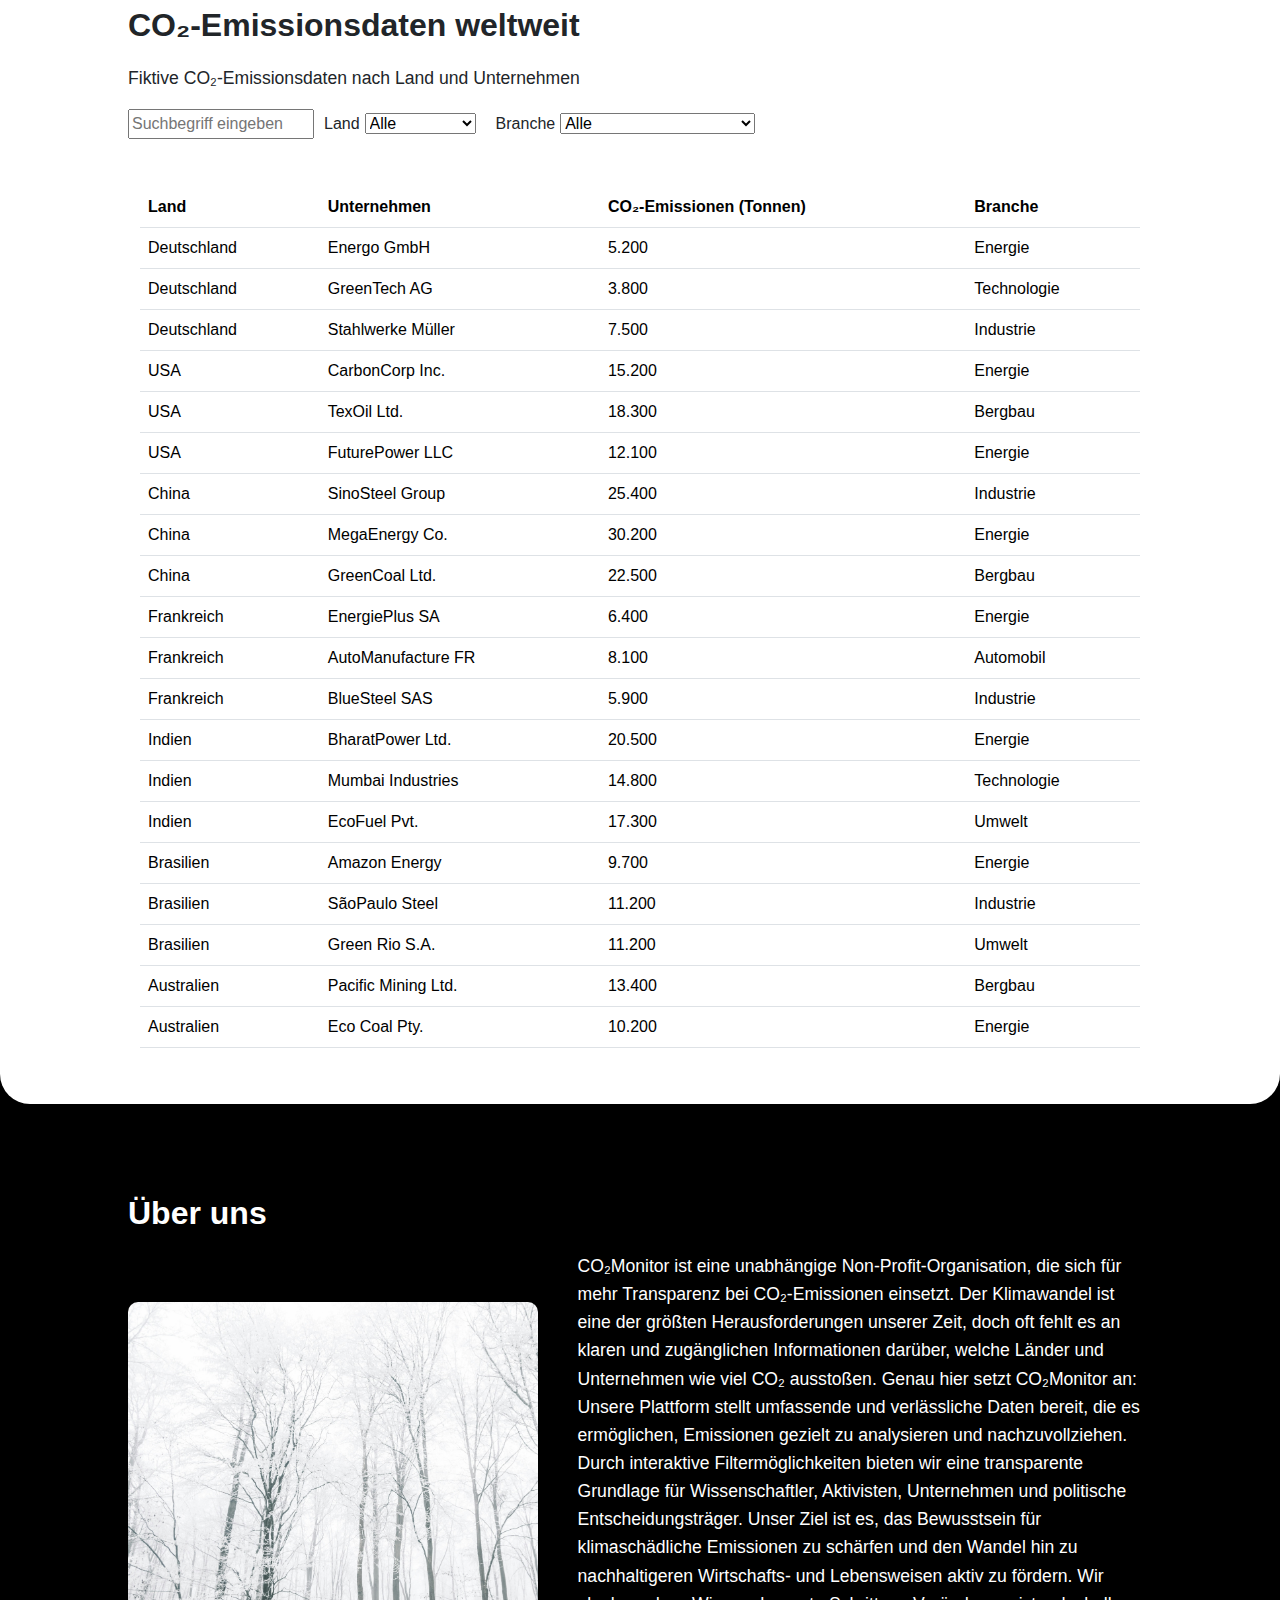
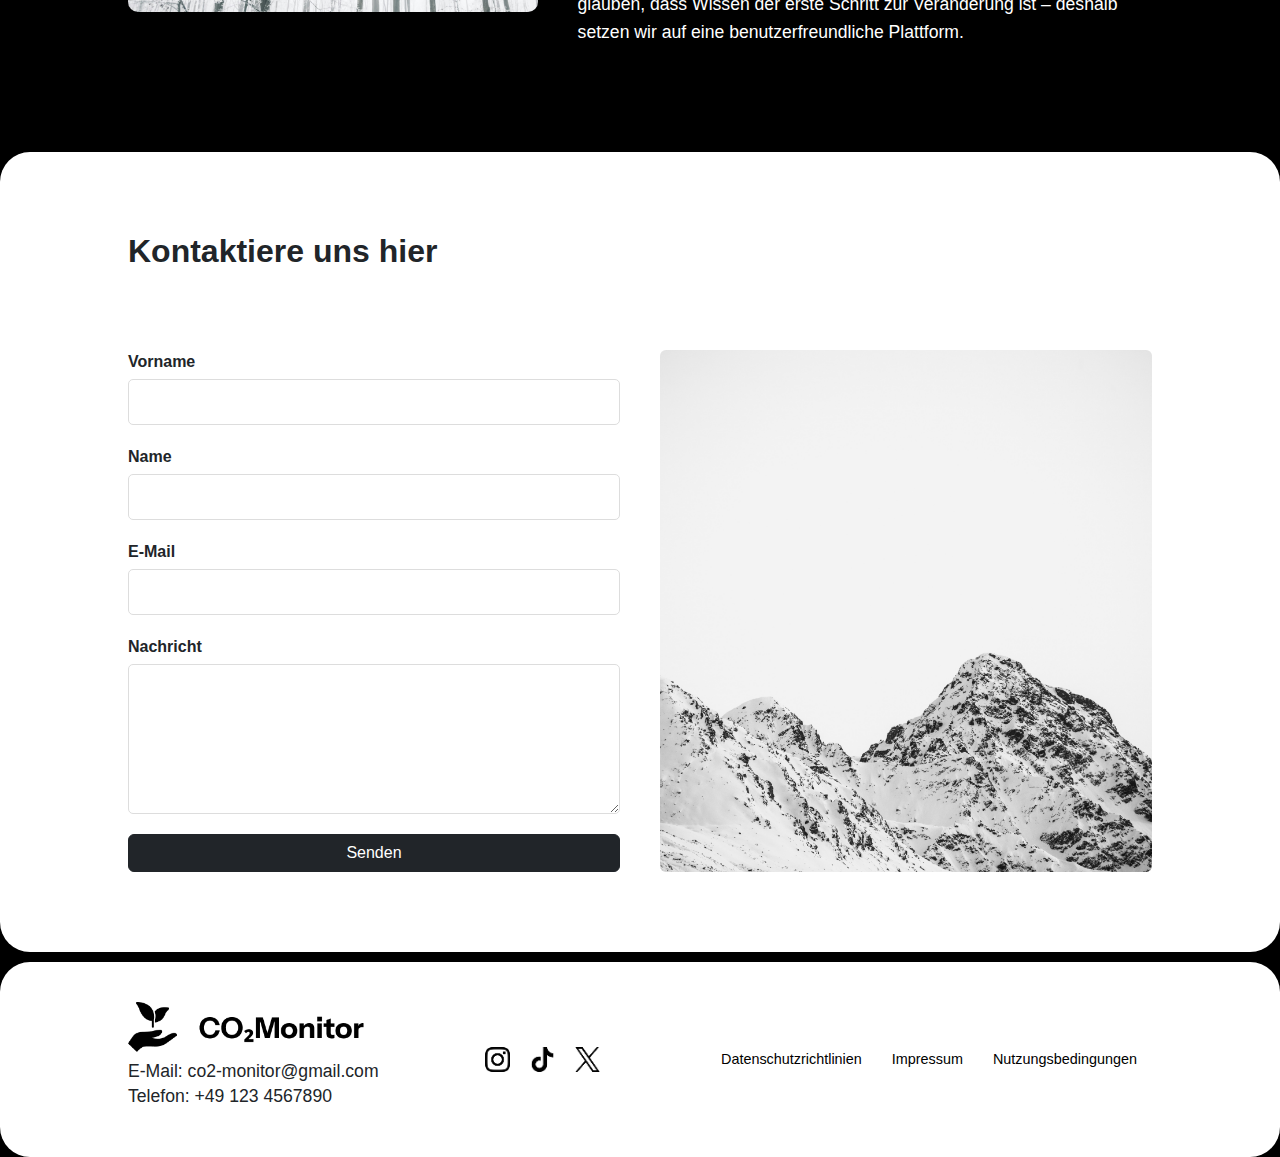
==== commit d2855cd8: "HTML Refactoring" ====
--- a/index.html
+++ b/index.html
@@ -5,288 +5,282 @@
     <meta name="viewport" content="width=device-width, initial-scale=1.0">
     <title>CO₂ Monitor</title>
     <link href="https://cdn.jsdelivr.net/npm/bootstrap@5.3.3/dist/css/bootstrap.min.css" rel="stylesheet" integrity="sha384-QWTKZyjpPEjISv5WaRU9OFeRpok6YctnYmDr5pNlyT2bRjXh0JMhjY6hW+ALEwIH" crossorigin="anonymous">
-    <link rel="stylesheet" href="./styles_2.css">
+    <link rel="stylesheet" href="./styles.css">
 </head>
 <body class="bg-black">
 
     <main class="gridContainer">
         <header id="header">
-            <nav class="navbar navbar-expand-lg container-fluid" data-bs-theme="dark">
-              <a class="navbar-brand" href="#index">
-                <img src="./images/logo_weiss.png" class="img-fluid" alt="logo">
+          <nav class="navbar navbar-expand-lg container-fluid" data-bs-theme="dark">
+            <a class="navbar-brand" href="#index">
+              <img src="./images/logo_weiss.png" class="img-fluid" alt="logo">
+            </a>
+            <button class="navbar-toggler" type="button" data-bs-toggle="collapse" data-bs-target="#navbarNav"
+              aria-controls="navbarNav" aria-expanded="false" aria-label="Toggle navigation">
+              <span class="navbar-toggler-icon"></span>
+            </button>
+            <div class="collapse navbar-collapse" id="navbarNav">
+              <ul class="navbar-nav ms-auto">
+                <li class="nav-item header-nav-item">
+                  <a class="nav-link active" href="#table">CO₂ Emissionsdaten</a>
+                </li>
+                <li class="nav-item header-nav-item">
+                  <a class="nav-link active" href="#about">Über uns</a>
+                </li>
+                <li class="nav-item header-nav-item">
+                  <a class="nav-link active" href="#contact">Kontakt</a>
+                </li>
+              </ul>
+            </div>
+          </nav>
+        </header>
+
+        <section id="home">
+          <div class="home-content text-content">
+            <h1>CO₂</h1>
+            <h1>EMISSIONS</h1>
+            <h1>DATEN</h1>
+            <h3>Transparenz für den Klimawandel</h3>
+            <div class="button-wrapper">
+              <a href="#intro" class="scroll-down-link">
+                <button class="btn btn-dark btn-lg">
+                  <img src="./images/arrow_down_white.png" alt="scroll down arrow button">
+                </button>
               </a>
-              <button class="navbar-toggler" type="button" data-bs-toggle="collapse" data-bs-target="#navbarNav"
-                aria-controls="navbarNav" aria-expanded="false" aria-label="Toggle navigation">
-                <span class="navbar-toggler-icon"></span>
-              </button>
-              <div class="collapse navbar-collapse" id="navbarNav">
-                <ul class="navbar-nav ms-auto">
-                  <li class="nav-item header-nav-item">
-                    <a class="nav-link active" href="#table">CO₂ Emissionsdaten</a>
-                  </li>
-                  <li class="nav-item header-nav-item">
-                    <a class="nav-link active" href="#about">Über uns</a>
-                  </li>
-                  <li class="nav-item header-nav-item">
-                    <a class="nav-link active" href="#contact">Kontakt</a>
-                  </li>
-                </ul>
-              </div>
-            </nav>
-          </header>
-
-        <section id="home">
-            <div class="home-content">
-              <div class="text-content">
-                <h1>CO₂</h1>
-                <h1>EMISSIONS</h1>
-                <h1>DATEN</h1>
-                <h3>Transparenz für den Klimawandel</h3>
-                <div class="button-wrapper">
-                  <a href="#intro" class="scroll-down-link">
-                    <button class="btn btn-dark btn-lg">
-                      <img src="./images/arrow_down_white.png" alt="scroll down arrow button">
-                    </button>
-                  </a>
-                </div>
-              </div>
-            </div>
-          </section>
+            </div>
+          </div>
+        </section>
 
         <section id="intro">
-            <h3>Einführung in den Klimawandel & die Bedeutung von CO2-Emissionen.</h3>
-            <p>Der Klimawandel zählt zu den größten Herausforderungen unserer Zeit. Er wird maßgeblich durch den Anstieg von Treibhausgasen wie Kohlendioxid (CO2) in der Atmosphäre verursacht, die vor allem durch die Verbrennung fossiler Brennstoffe, industrielle Prozesse und Abholzung freigesetzt werden. Diese Emissionen verstärken den Treibhauseffekt und führen zu steigenden Temperaturen, extremeren Wetterereignissen und weitreichenden ökologischen sowie wirtschaftlichen Folgen. Transparente Informationen über CO2-Emissionen sind entscheidend, um verantwortungsbewusstes Handeln auf individueller, unternehmerischer und politischer Ebene zu fördern. Unsere Plattform macht diese Daten zugänglich und unterstützt damit nachhaltige Entscheidungen für eine klimafreundliche Zukunft.</p>
+          <h3>Einführung in den Klimawandel & die Bedeutung von CO2-Emissionen.</h3>
+          <p>Der Klimawandel zählt zu den größten Herausforderungen unserer Zeit. Er wird maßgeblich durch den Anstieg von Treibhausgasen wie Kohlendioxid (CO2) in der Atmosphäre verursacht, die vor allem durch die Verbrennung fossiler Brennstoffe, industrielle Prozesse und Abholzung freigesetzt werden. Diese Emissionen verstärken den Treibhauseffekt und führen zu steigenden Temperaturen, extremeren Wetterereignissen und weitreichenden ökologischen sowie wirtschaftlichen Folgen. Transparente Informationen über CO2-Emissionen sind entscheidend, um verantwortungsbewusstes Handeln auf individueller, unternehmerischer und politischer Ebene zu fördern. Unsere Plattform macht diese Daten zugänglich und unterstützt damit nachhaltige Entscheidungen für eine klimafreundliche Zukunft.</p>
         </section>
 
         <section id="table">
-            <h3>CO₂-Emissionsdaten weltweit</h3>
-            <p>Fiktive CO₂-Emissionsdaten nach Land und Unternehmen</p>
-
-            <div id="filters" class="table-filters">
-                <!--Suchfeld-->
-                <input type="text" id="searchInput" placeholder="Suchbegriff eingeben" onkeyup="searchFunction()">
-
-                <div class="filter-group">
-                    <!--Filter für Länder-->
-                    <label for="countryFilter">Land</label>
-                    <select name="countryFilter" id="countryFilter" onchange="filterAll()">
-                        <option value="">Alle</option>
-                        <option value="Deutschland">Deutschland</option>
-                        <option value="USA">USA</option>
-                        <option value="China">China</option>
-                        <option value="Frankreich">Frankreich</option>
-                        <option value="Indien">Indien</option>
-                        <option value="Brasilien">Brasilien</option>
-                        <option value="Australien">Australien</option>
-                    </select>
-                </div>
-                
-                <div class="filter-group">
-                    <!--Filter für Branchen-->
-                    <label for="industryFilter">Branche</label>
-                    <select name="industryFilter" id="industryFilter" onchange="filterAll()">
-                        <option value="">Alle</option>
-                        <option value="Energie">Energie</option>
-                        <option value="Bergbau">Bergbau / Rohstoffe</option>
-                        <option value="Technologie">Technologie / Innovation</option>
-                        <option value="Automobil">Automobil</option>
-                        <option value="Umwelt">Umwelt / Nachhaltigkeit</option>
-                        <option value="Industrie">Industrie / Produktion</option>
-                    </select>
-                </div>
-            </div>
-            
-            <div class="container mt-5">
-                <table id="emissionTable" class="table mx-auto" style="max-width: 1130px;">
-                    <thead>
-                        <tr>
-                            <th onclick="sort(0)">Land</th>
-                            <th onclick="sort(1)">Unternehmen</th>
-                            <th onclick="sort(2)">CO₂-Emissionen (Tonnen)</th>
-                            <th onclick="sort(3)">Branche</th>
-                        </tr>
-                    </thead>
-                    <tbody>
-                        <tr>
-                            <td>Deutschland</td>
-                            <td>Energo GmbH</td>
-                            <td>5.200</td>
-                            <td>Energie</td>
-                        </tr>
-                        <tr>
-                            <td>Deutschland</td>
-                            <td>GreenTech AG</td>
-                            <td>3.800</td>
-                            <td>Technologie</td>
-                        </tr>
-                        <tr>
-                            <td>Deutschland</td>
-                            <td>Stahlwerke Müller</td>
-                            <td>7.500</td>
-                            <td>Industrie</td>
-                        </tr>
-                        <tr>
-                            <td>USA</td>
-                            <td>CarbonCorp Inc.</td>
-                            <td>15.200</td>
-                            <td>Energie</td>
-                        </tr>
-                        <tr>
-                            <td>USA</td>
-                            <td>TexOil Ltd.</td>
-                            <td>18.300</td>
-                            <td>Bergbau</td>
-                        </tr>
-                        <tr>
-                            <td>USA</td>
-                            <td>FuturePower LLC</td>
-                            <td>12.100</td>
-                            <td>Energie</td>
-                        </tr>
-                        <tr>
-                            <td>China</td>
-                            <td>SinoSteel Group</td>
-                            <td>25.400</td>
-                            <td>Industrie</td>
-                        </tr>
-                        <tr>
-                            <td>China</td>
-                            <td>MegaEnergy Co.</td>
-                            <td>30.200</td>
-                            <td>Energie</td>
-                        </tr>
-                        <tr>
-                            <td>China</td>
-                            <td>GreenCoal Ltd.</td>
-                            <td>22.500</td>
-                            <td>Bergbau</td>
-                        </tr>
-                        <tr>
-                            <td>Frankreich</td>
-                            <td>EnergiePlus SA</td>
-                            <td>6.400</td>
-                            <td>Energie</td>
-                        </tr>
-                        <tr>
-                            <td>Frankreich</td>
-                            <td>AutoManufacture FR</td>
-                            <td>8.100</td>
-                            <td>Automobil</td>
-                        </tr>
-                        <tr>
-                            <td>Frankreich</td>
-                            <td>BlueSteel SAS</td>
-                            <td>5.900</td>
-                            <td>Industrie</td>
-                        </tr>
-                        <tr>
-                            <td>Indien</td>
-                            <td>BharatPower Ltd.</td>
-                            <td>20.500</td>
-                            <td>Energie</td>
-                        </tr>
-                        <tr>
-                            <td>Indien</td>
-                            <td>Mumbai Industries</td>
-                            <td>14.800</td>
-                            <td>Technologie</td>
-                        </tr>
-                        <tr>
-                            <td>Indien</td>
-                            <td>EcoFuel Pvt.</td>
-                            <td>17.300</td>
-                            <td>Umwelt</td>
-                        </tr>
-                        <tr>
-                            <td>Brasilien</td>
-                            <td>Amazon Energy</td>
-                            <td>9.700</td>
-                            <td>Energie</td>
-                        </tr>
-                        <tr>
-                            <td>Brasilien</td>
-                            <td>SãoPaulo Steel</td>
-                            <td>11.200</td>
-                            <td>Industrie</td>
-                        </tr>
-                        <tr>
-                            <td>Brasilien</td>
-                            <td>Green Rio S.A.</td>
-                            <td>11.200</td>
-                            <td>Umwelt</td>
-                        </tr>
-                        <tr>
-                            <td>Australien</td>
-                            <td>Pacific Mining Ltd.</td>
-                            <td>13.400</td>
-                            <td>Bergbau</td>
-                        </tr>
-                        <tr>
-                            <td>Australien</td>
-                            <td>Eco Coal Pty.</td>
-                            <td>10.200</td>
-                            <td>Energie</td>
-                        </tr>
-                    </tbody>
-                </table>
-            </div>
-        
-            <script src="script.js"></script>
+          <h3>CO₂-Emissionsdaten weltweit</h3>
+          <p>Fiktive CO₂-Emissionsdaten nach Land und Unternehmen</p>
+
+          <div id="filters" class="table-filters">
+            <input type="text" id="searchInput" placeholder="Suchbegriff eingeben" onkeyup="searchFunction()">
+
+            <div class="filter-group">
+              <label for="countryFilter">Land</label>
+              <select name="countryFilter" id="countryFilter" onchange="filterAll()">
+                <option value="">Alle</option>
+                <option value="Deutschland">Deutschland</option>
+                <option value="USA">USA</option>
+                <option value="China">China</option>
+                <option value="Frankreich">Frankreich</option>
+                <option value="Indien">Indien</option>
+                <option value="Brasilien">Brasilien</option>
+                <option value="Australien">Australien</option>
+              </select>
+            </div>
+              
+            <div class="filter-group">
+              <label for="industryFilter">Branche</label>
+              <select name="industryFilter" id="industryFilter" onchange="filterAll()">
+                <option value="">Alle</option>
+                <option value="Energie">Energie</option>
+                <option value="Bergbau">Bergbau / Rohstoffe</option>
+                <option value="Technologie">Technologie / Innovation</option>
+                <option value="Automobil">Automobil</option>
+                <option value="Umwelt">Umwelt / Nachhaltigkeit</option>
+                <option value="Industrie">Industrie / Produktion</option>
+                </select>
+            </div>
+          </div>
+          
+          <div class="container mt-5">
+            <table id="emissionTable" class="table mx-auto" style="max-width: 1130px;">
+              <thead>
+                <tr>
+                  <th onclick="sort(0)">Land</th>
+                  <th onclick="sort(1)">Unternehmen</th>
+                  <th onclick="sort(2)">CO₂-Emissionen (Tonnen)</th>
+                  <th onclick="sort(3)">Branche</th>
+                </tr>
+              </thead>
+              <tbody>
+                <tr>
+                  <td>Deutschland</td>
+                  <td>Energo GmbH</td>
+                  <td>5.200</td>
+                  <td>Energie</td>
+                </tr>
+                <tr>
+                  <td>Deutschland</td>
+                  <td>GreenTech AG</td>
+                  <td>3.800</td>
+                  <td>Technologie</td>
+                </tr>
+                <tr>
+                  <td>Deutschland</td>
+                  <td>Stahlwerke Müller</td>
+                  <td>7.500</td>
+                  <td>Industrie</td>
+                </tr>
+                <tr>
+                  <td>USA</td>
+                  <td>CarbonCorp Inc.</td>
+                  <td>15.200</td>
+                  <td>Energie</td>
+                </tr>
+                <tr>
+                  <td>USA</td>
+                  <td>TexOil Ltd.</td>
+                  <td>18.300</td>
+                  <td>Bergbau</td>
+                </tr>
+                <tr>
+                  <td>USA</td>
+                  <td>FuturePower LLC</td>
+                  <td>12.100</td>
+                  <td>Energie</td>
+                </tr>
+                <tr>
+                  <td>China</td>
+                  <td>SinoSteel Group</td>
+                  <td>25.400</td>
+                  <td>Industrie</td>
+                </tr>
+                <tr>
+                  <td>China</td>
+                  <td>MegaEnergy Co.</td>
+                  <td>30.200</td>
+                  <td>Energie</td>
+                </tr>
+                <tr>
+                  <td>China</td>
+                  <td>GreenCoal Ltd.</td>
+                  <td>22.500</td>
+                  <td>Bergbau</td>
+                </tr>
+                <tr>
+                  <td>Frankreich</td>
+                  <td>EnergiePlus SA</td>
+                  <td>6.400</td>
+                  <td>Energie</td>
+                </tr>
+                <tr>
+                  <td>Frankreich</td>
+                  <td>AutoManufacture FR</td>
+                  <td>8.100</td>
+                  <td>Automobil</td>
+                </tr>
+                <tr>
+                  <td>Frankreich</td>
+                  <td>BlueSteel SAS</td>
+                  <td>5.900</td>
+                  <td>Industrie</td>
+                </tr>
+                <tr>
+                  <td>Indien</td>
+                  <td>BharatPower Ltd.</td>
+                  <td>20.500</td>
+                  <td>Energie</td>
+                </tr>
+                <tr>
+                  <td>Indien</td>
+                  <td>Mumbai Industries</td>
+                  <td>14.800</td>
+                  <td>Technologie</td>
+                </tr>
+                <tr>
+                  <td>Indien</td>
+                  <td>EcoFuel Pvt.</td>
+                  <td>17.300</td>
+                  <td>Umwelt</td>
+                </tr>
+                <tr>
+                  <td>Brasilien</td>
+                  <td>Amazon Energy</td>
+                  <td>9.700</td>
+                  <td>Energie</td>
+                </tr>
+                <tr>
+                  <td>Brasilien</td>
+                  <td>SãoPaulo Steel</td>
+                  <td>11.200</td>
+                  <td>Industrie</td>
+                </tr>
+                <tr>
+                  <td>Brasilien</td>
+                  <td>Green Rio S.A.</td>
+                  <td>11.200</td>
+                  <td>Umwelt</td>
+                </tr>
+                <tr>
+                  <td>Australien</td>
+                  <td>Pacific Mining Ltd.</td>
+                  <td>13.400</td>
+                  <td>Bergbau</td>
+                </tr>
+                <tr>
+                  <td>Australien</td>
+                  <td>Eco Coal Pty.</td>
+                  <td>10.200</td>
+                  <td>Energie</td>
+                </tr>
+              </tbody>
+            </table>
+          </div>
+      
+          <script src="script.js"></script>
         </section>
 
         <section id="about">
-            <h3>Über uns</h3>
-            <div class="container">
-                <div id="about-detail">
-                  <img src="./images/photo-nic-RmZIUIF2S2Q-unsplash.jpg" class="img-fluid" alt="landscape image snowy forest">
-                  <p>CO₂Monitor ist eine unabhängige Non-Profit-Organisation, die sich für mehr Transparenz bei CO₂-Emissionen einsetzt. Der Klimawandel ist eine der größten Herausforderungen unserer Zeit, doch oft fehlt es an klaren und zugänglichen Informationen darüber, welche Länder und Unternehmen wie viel CO₂ ausstoßen. Genau hier setzt CO₂Monitor an: Unsere Plattform stellt umfassende und verlässliche Daten bereit, die es ermöglichen, Emissionen gezielt zu analysieren und nachzuvollziehen. Durch interaktive Filtermöglichkeiten bieten wir eine transparente Grundlage für Wissenschaftler, Aktivisten, Unternehmen und politische Entscheidungsträger. Unser Ziel ist es, das Bewusstsein für klimaschädliche Emissionen zu schärfen und den Wandel hin zu nachhaltigeren Wirtschafts- und Lebensweisen aktiv zu fördern. Wir glauben, dass Wissen der erste Schritt zur Veränderung ist – deshalb setzen wir auf eine benutzerfreundliche Plattform.</p>
-                </div>
-              </div>
+          <h3>Über uns</h3>
+          <div id="about-detail">
+            <img src="./images/photo-nic-RmZIUIF2S2Q-unsplash.jpg" class="img-fluid" alt="landscape image snowy forest">
+            <p>CO₂Monitor ist eine unabhängige Non-Profit-Organisation, die sich für mehr Transparenz bei CO₂-Emissionen einsetzt. Der Klimawandel ist eine der größten Herausforderungen unserer Zeit, doch oft fehlt es an klaren und zugänglichen Informationen darüber, welche Länder und Unternehmen wie viel CO₂ ausstoßen. Genau hier setzt CO₂Monitor an: Unsere Plattform stellt umfassende und verlässliche Daten bereit, die es ermöglichen, Emissionen gezielt zu analysieren und nachzuvollziehen. Durch interaktive Filtermöglichkeiten bieten wir eine transparente Grundlage für Wissenschaftler, Aktivisten, Unternehmen und politische Entscheidungsträger. Unser Ziel ist es, das Bewusstsein für klimaschädliche Emissionen zu schärfen und den Wandel hin zu nachhaltigeren Wirtschafts- und Lebensweisen aktiv zu fördern. Wir glauben, dass Wissen der erste Schritt zur Veränderung ist – deshalb setzen wir auf eine benutzerfreundliche Plattform.</p>
+          </div>
         </section>
 
         <section id="contact">
           <h3>Kontaktiere uns hier</h3>
           <form action="#" method="post" class="contact-form">
-              <div class="form-group">
-                  <label for="vorname" class="form-label">Vorname</label>
-                  <input type="text" id="vorname" name="vorname" class="form-control" required>
-              </div>
-              <div class="form-group">
-                  <label for="name" class="form-label">Name</label>
-                  <input type="text" id="name" name="name" class="form-control" required>
-              </div>
-              <div class="form-group">
-                  <label for="email" class="form-label">E-Mail</label>
-                  <input type="email" id="email" name="email" class="form-control" required>
-              </div>
-              <div class="form-group">
-                  <label for="nachricht" class="form-label">Nachricht</label>
-                  <textarea id="nachricht" name="nachricht" class="form-control" rows="5" required></textarea>
-              </div>
-              <button type="submit" class="btn btn-dark">Senden</button>
+            <div class="form-group">
+              <label for="vorname" class="form-label">Vorname</label>
+              <input type="text" id="vorname" name="vorname" class="form-control" required>
+            </div>
+            <div class="form-group">
+              <label for="name" class="form-label">Name</label>
+              <input type="text" id="name" name="name" class="form-control" required>
+            </div>
+            <div class="form-group">
+              <label for="email" class="form-label">E-Mail</label>
+              <input type="email" id="email" name="email" class="form-control" required>
+            </div>
+            <div class="form-group">
+              <label for="nachricht" class="form-label">Nachricht</label>
+              <textarea id="nachricht" name="nachricht" class="form-control" rows="5" required></textarea>
+            </div>
+
+            <button type="submit" class="btn btn-dark">Senden</button>
           </form>
           <img src="./images/chris-lutke-VMJGmTuRVFs-unsplash.jpg" class="contact-image img-fluid rounded" alt="landscape image snowy mountain">
       </section>
 
-          <footer>
-            <div class="footer-content">
-              <div class="footer-contact">
-                <a href="./index.html"><img src="./images/Logo_black.png" class="footer-logo" alt="logo"></a>
-                <p>E-Mail: co2-monitor@gmail.com</p>
-                <p>Telefon: +49 123 4567890</p>
-              </div>
-              <div class="social-links">
-                <a href="404page.html"><img src="./images/instagram.png" alt="Instagram Link"></a>
-                <a href="404page.html"><img src="./images/tik-tok.png" alt="TikTok Link"></a>
-                <a href="404page.html"><img src="./images/x.png" alt="X Link"></a>
-              </div>
-              <div class="footer-links">
-                <a href="datenschutzrichtlinien.html">Datenschutzrichtlinien</a>
-                <a href="impressum.html">Impressum</a>
-                <a href="nutzungsbedingungen.html">Nutzungsbedingungen</a>
-              </div>
-            </div>
-          </footer>
+      <footer>
+        <div class="footer-content">
+          <div class="footer-contact">
+            <a href="./index.html"><img src="./images/Logo_black.png" class="footer-logo" alt="logo"></a>
+            <p>E-Mail: co2-monitor@gmail.com</p>
+            <p>Telefon: +49 123 4567890</p>
+          </div>
+          <div class="social-links">
+            <a href="404page.html"><img src="./images/instagram.png" alt="Instagram Link"></a>
+            <a href="404page.html"><img src="./images/tik-tok.png" alt="TikTok Link"></a>
+            <a href="404page.html"><img src="./images/x.png" alt="X Link"></a>
+          </div>
+          <div class="footer-links">
+            <a href="datenschutzrichtlinien.html">Datenschutzrichtlinien</a>
+            <a href="impressum.html">Impressum</a>
+            <a href="nutzungsbedingungen.html">Nutzungsbedingungen</a>
+          </div>
+        </div>
+      </footer>
     </main>
     <script src="https://cdn.jsdelivr.net/npm/bootstrap@5.3.3/dist/js/bootstrap.bundle.min.js" integrity="sha384-YvpcrYf0tY3lHB60NNkmXc5s9fDVZLESaAA55NDzOxhy9GkcIdslK1eN7N6jIeHz" crossorigin="anonymous"></script>
 </body>
--- a/styles.css
+++ b/styles.css
@@ -0,0 +1,425 @@
+body {
+    font-family:'Gill Sans', 'Gill Sans MT', Calibri, 'Trebuchet MS', sans-serif
+}
+
+h1 {
+    font-size: 8em;
+    font-weight: 700;
+    margin: 0;
+    line-height: 1;
+}
+
+h3 {
+    font-size: 2em; 
+    font-weight: 600; 
+    margin-bottom: 20px; 
+}
+
+p {
+    font-size: 1.1em;
+    line-height: 1.6; 
+    max-width: 800px; 
+}
+
+.gridContainer {
+    display: grid;
+    grid-template-columns: 5% 1fr 1fr 1fr 5%; 
+    grid-template-rows: auto auto auto auto auto auto auto;
+    grid-template-areas:
+      "header header header header header"
+      "home home home home home"
+      "intro intro intro intro intro"
+      "table table table table table"
+      "about about about about about"
+      "contact contact contact contact contact"
+      "footer footer footer footer footer";
+    gap: 10px;
+    max-width: 1400px; 
+    margin: 0 auto; 
+  }
+  
+  #header {
+    grid-area: header;
+  }
+  
+  #header .navbar {
+    padding: 30px 0; /* Adjust padding as needed */
+  }
+  
+  #header .navbar-brand img {
+    max-height: 40px; 
+  }
+  
+  #header .navbar-nav {
+    align-items: center;
+  }
+  
+  #header .header-nav-item {
+    margin-left: 20px; /* Add spacing between nav items */
+  }
+  
+  #header .header-nav-item:last-child a {
+    background-color: white;
+    color: black;
+    padding: 10px 20px;
+    border-radius: 25px;
+  }
+  
+  #header .header-nav-item a {
+    color: white;
+    text-decoration: none;
+    font-weight: 500;
+    padding: 5px 10px;
+  }
+  
+  #header .header-nav-item a:hover {
+    text-decoration: underline;
+  }
+  
+  /* Optional: Adjust for smaller screens */
+  @media (max-width: 768px) {
+    #header .navbar-nav {
+      flex-direction: column;
+      align-items: flex-start;
+    }
+  
+    #header .header-nav-item {
+      margin: 10px 0;
+    }
+  }
+  
+  #home {
+    grid-area: home;
+    display: grid;
+    align-items: center;
+    justify-content: left;
+    background-image: url('./images/michael-milverton-Le4yqbCMoJo-unsplash.jpg'); 
+    background-size: cover;
+    background-position: center;
+    background-repeat: no-repeat;
+    height: 100vh; 
+    color: black; 
+    padding: 100px;
+    border-radius: 30px;
+  }
+
+  #home h3 {
+    margin-top: 2vw;
+    margin-bottom: 2vw;
+  }
+  
+  #home .home-content {
+    max-width: 80%; 
+  }
+  
+  #home .button-wrapper {
+    margin-top: 20px;
+  }
+  
+  #intro {
+    grid-area: intro;
+    background-color: black; 
+    color: white; 
+    padding: 80px 10%; 
+    text-align: left; 
+  }
+  
+  /* Optional: Anpassungen für kleinere Bildschirme */
+  @media (max-width: 768px) {
+    #intro {
+      padding: 60px 5%;
+    }
+  
+    #intro h3 {
+      font-size: 2em;
+    }
+  
+    #intro p {
+      font-size: 1em;
+    }
+  }
+  
+  #table {
+    grid-area: table;
+    background-color: white;
+    border-radius: 30px;
+    padding: 40px 10%;
+    text-align: left;
+  }
+
+  .table-filters {
+    display: flex;
+    flex-wrap: wrap;
+    align-items: center;
+  }
+
+  .table-filters > * { /* Targets all direct children */
+    margin-right: 10px; /* Add 10px space to the right of each element */
+  }
+  
+  .table-filters > *:last-child { /* Removes margin from the last element */
+    margin-right: 0;
+  }
+  
+  .search-input {
+    padding: 10px;
+    border: 1px solid #ddd;
+    border-radius: 5px;
+    margin-right: 10px;
+    width: 200px;
+  }
+  
+  .filter-group {
+    display: flex;
+    align-items: center;
+    margin-right: 20px;
+  }
+  
+  .filter-group label {
+    margin-right: 5px;
+  }
+  
+  .filter-select {
+    padding: 10px;
+    border: 1px solid #ddd;
+    border-radius: 5px;
+  }
+  
+  .emission-table {
+    width: 100%;
+    border-collapse: collapse;
+    border: 1px solid #ddd;
+    border-radius: 10px;
+    overflow: hidden;
+  }
+  
+  .emission-table th,
+  .emission-table td {
+    padding: 12px 15px;
+    text-align: left;
+    border-bottom: 1px solid #ddd;
+  }
+  
+  .emission-table th {
+    background-color: #f0f0f0;
+    font-weight: 600;
+  }
+  
+  .emission-table tbody tr:nth-child(even) {
+    background-color: #f9f9f9;
+  }
+  
+  /* Optional: Adjust for smaller screens */
+  @media (max-width: 768px) {
+    .table-filters {
+      flex-direction: column;
+      align-items: flex-start;
+    }
+  
+    .filter-group {
+      margin: 10px 0;
+    }
+  }
+  
+  #about {
+    grid-area: about;
+    background-color: black;
+    color: white;
+    padding: 80px 10%;
+    text-align: left;
+  }
+  
+  #about .container {
+    display: flex;
+    align-items: center;
+  }
+  
+  #about #about-detail {
+    display: flex;
+    align-items: center;
+  }
+  
+  #about #about-detail img {
+    max-width: 40%;
+    margin-right: 40px;
+    border-radius: 10px;
+  }
+  
+  /* Optional: Anpassungen für kleinere Bildschirme */
+  @media (max-width: 768px) {
+    #about {
+      padding: 60px 5%;
+    }
+  
+    #about .container {
+      flex-direction: column;
+      align-items: flex-start;
+    }
+  
+    #about #about-detail {
+      flex-direction: column;
+      align-items: flex-start;
+    }
+  
+    #about #about-detail img {
+      max-width: 100%;
+      margin-right: 0;
+      margin-bottom: 20px;
+    }
+  }
+  
+  #contact {
+    grid-area: contact;
+    background-color: white;
+    border-radius: 30px;
+    padding: 80px 10%;
+    display: grid;
+    grid-template-columns: 1fr 1fr;
+    align-items: center;
+    gap: 40px;
+  }
+  
+  #contact h3 {
+    margin-bottom: 40px;
+    grid-column: 1 / 3;
+  }
+  
+  .contact-form {
+    display: flex;
+    flex-direction: column;
+  }
+  
+  .form-group {
+    margin-bottom: 20px;
+  }
+  
+  .form-group label {
+    display: block;
+    margin-bottom: 5px;
+    font-weight: 600;
+  }
+  
+  .form-group input,
+  .form-group textarea {
+    width: 100%;
+    padding: 10px;
+    border: 1px solid #ddd;
+    border-radius: 5px;
+    box-sizing: border-box;
+  }
+  
+  .form-group textarea {
+    resize: vertical;
+    min-height: 150px;
+  }
+  
+  .submit-button {
+    background-color: black;
+    color: white;
+    padding: 10px 20px;
+    border: none;
+    border-radius: 5px;
+    cursor: pointer;
+    align-self: flex-start;
+  }
+  
+  .contact-image {
+    max-width: 100%;
+    border-radius: 10px;
+  }
+  
+  /* Optional: Anpassungen für kleinere Bildschirme */
+  @media (max-width: 768px) {
+    #contact {
+      grid-template-columns: 1fr;
+      padding: 60px 5%;
+    }
+  
+    #contact h3 {
+      grid-column: 1 / 2;
+    }
+  
+    .contact-image {
+      order: -1;
+      margin-bottom: 20px;
+    }
+  }
+
+  .contact-image {
+    width: 100%;
+    height: 100%;
+    object-fit: cover;
+    border-radius: 10px;
+    align-self: stretch;
+}
+  
+  footer {
+    grid-area: footer;
+    background-color: white;
+    border-radius: 30px;
+    padding: 40px 10%;
+    text-align: center;
+  }
+  
+  .footer-content {
+    display: flex;
+    justify-content: space-between;
+    align-items: center;
+    flex-wrap: wrap;
+  }
+  
+  .footer-logo {
+    max-height: 50px;
+    margin-bottom: 15px;
+  }
+  
+  .footer-contact {
+    display: flex;
+    flex-direction: column;
+    align-items: flex-start;
+  }
+  
+  .social-links {
+    display: flex;
+    align-items: center;
+  }
+  
+  .social-links img {
+    max-height: 25px;
+    margin: 0 10px;
+  }
+  
+  .footer-links {
+    display: flex;
+    align-items: center;
+  }
+  
+  .footer-links a {
+    color: black;
+    text-decoration: none;
+    margin: 0 15px;
+    font-size: 0.9em;
+  }
+  
+  footer a:hover {
+    text-decoration: underline;
+  }
+
+  footer p {
+    line-height: 0.5; 
+  }
+  
+  /* Optional: Adjust for smaller screens */
+  @media (max-width: 768px) {
+    .footer-content {
+      flex-direction: column;
+      align-items: center;
+    }
+  
+    .footer-contact,
+    .social-links,
+    .footer-links {
+      margin-top: 20px;
+    }
+  }
+
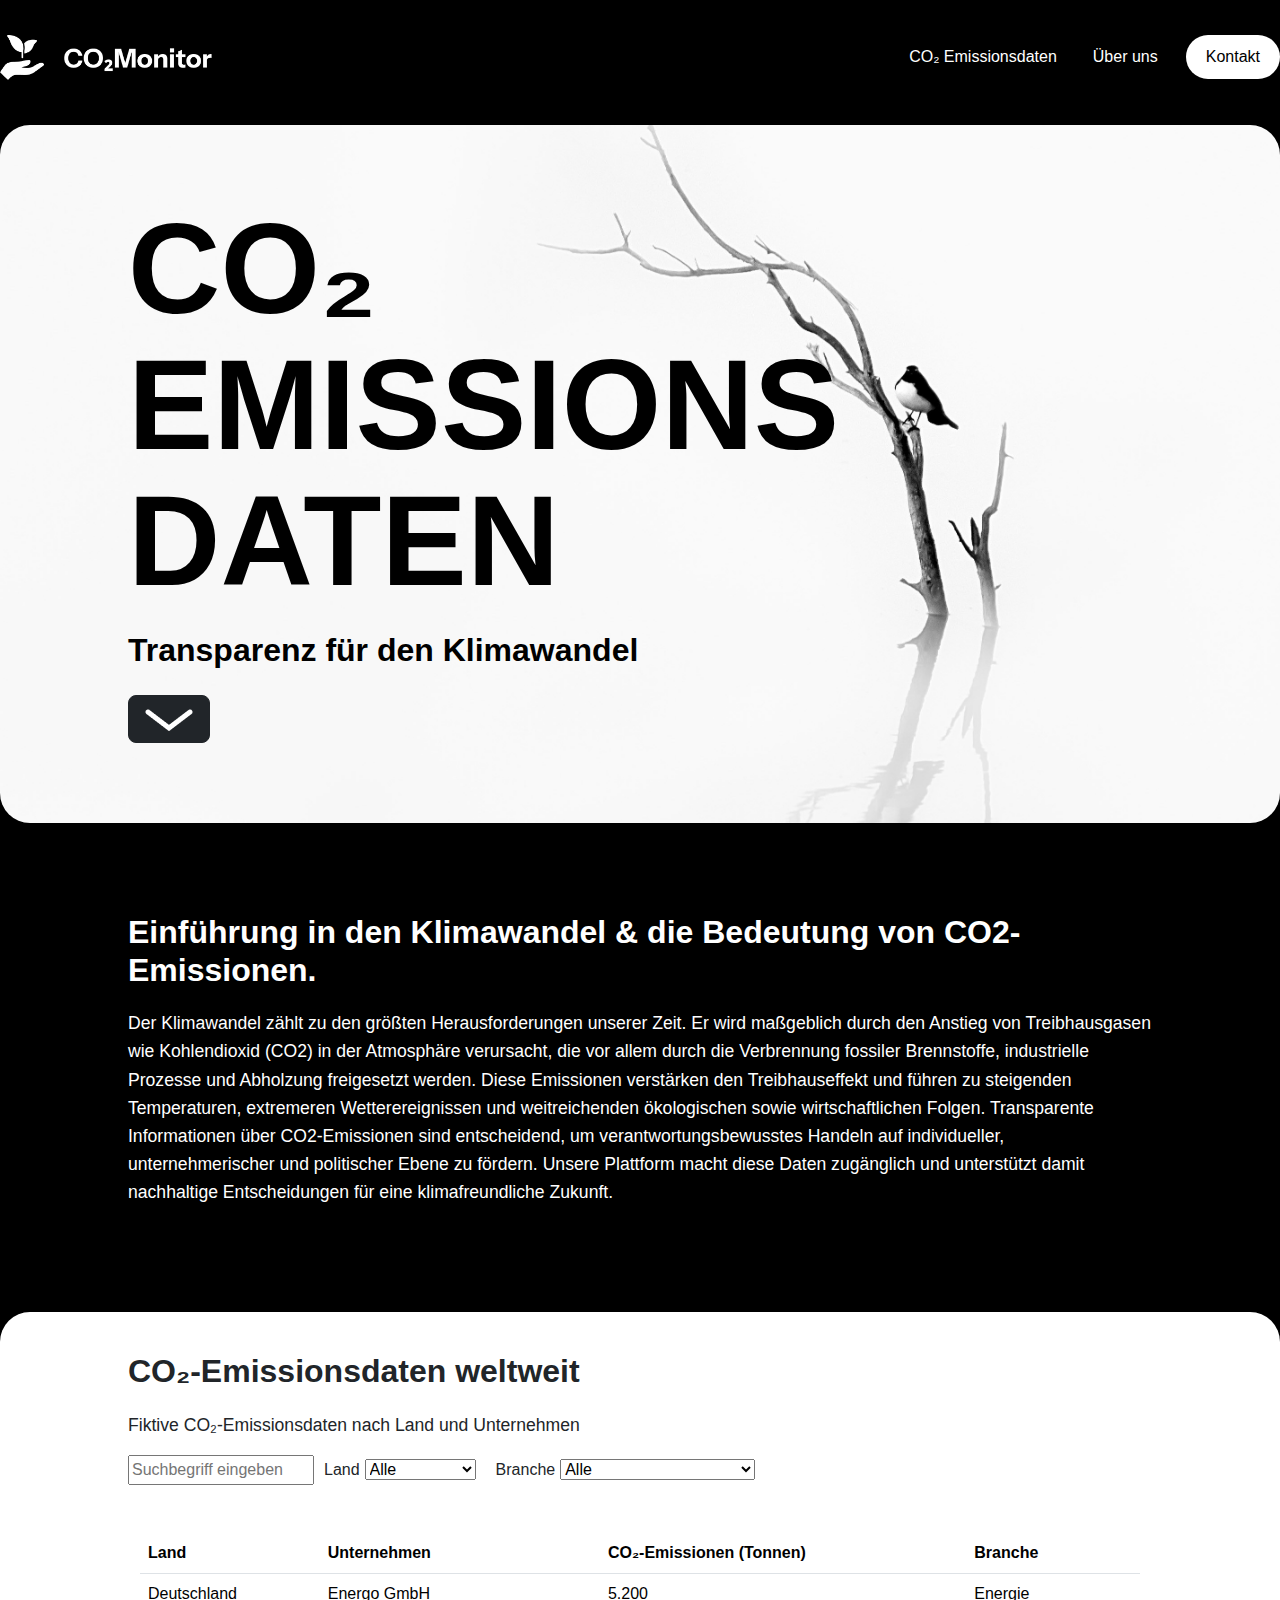
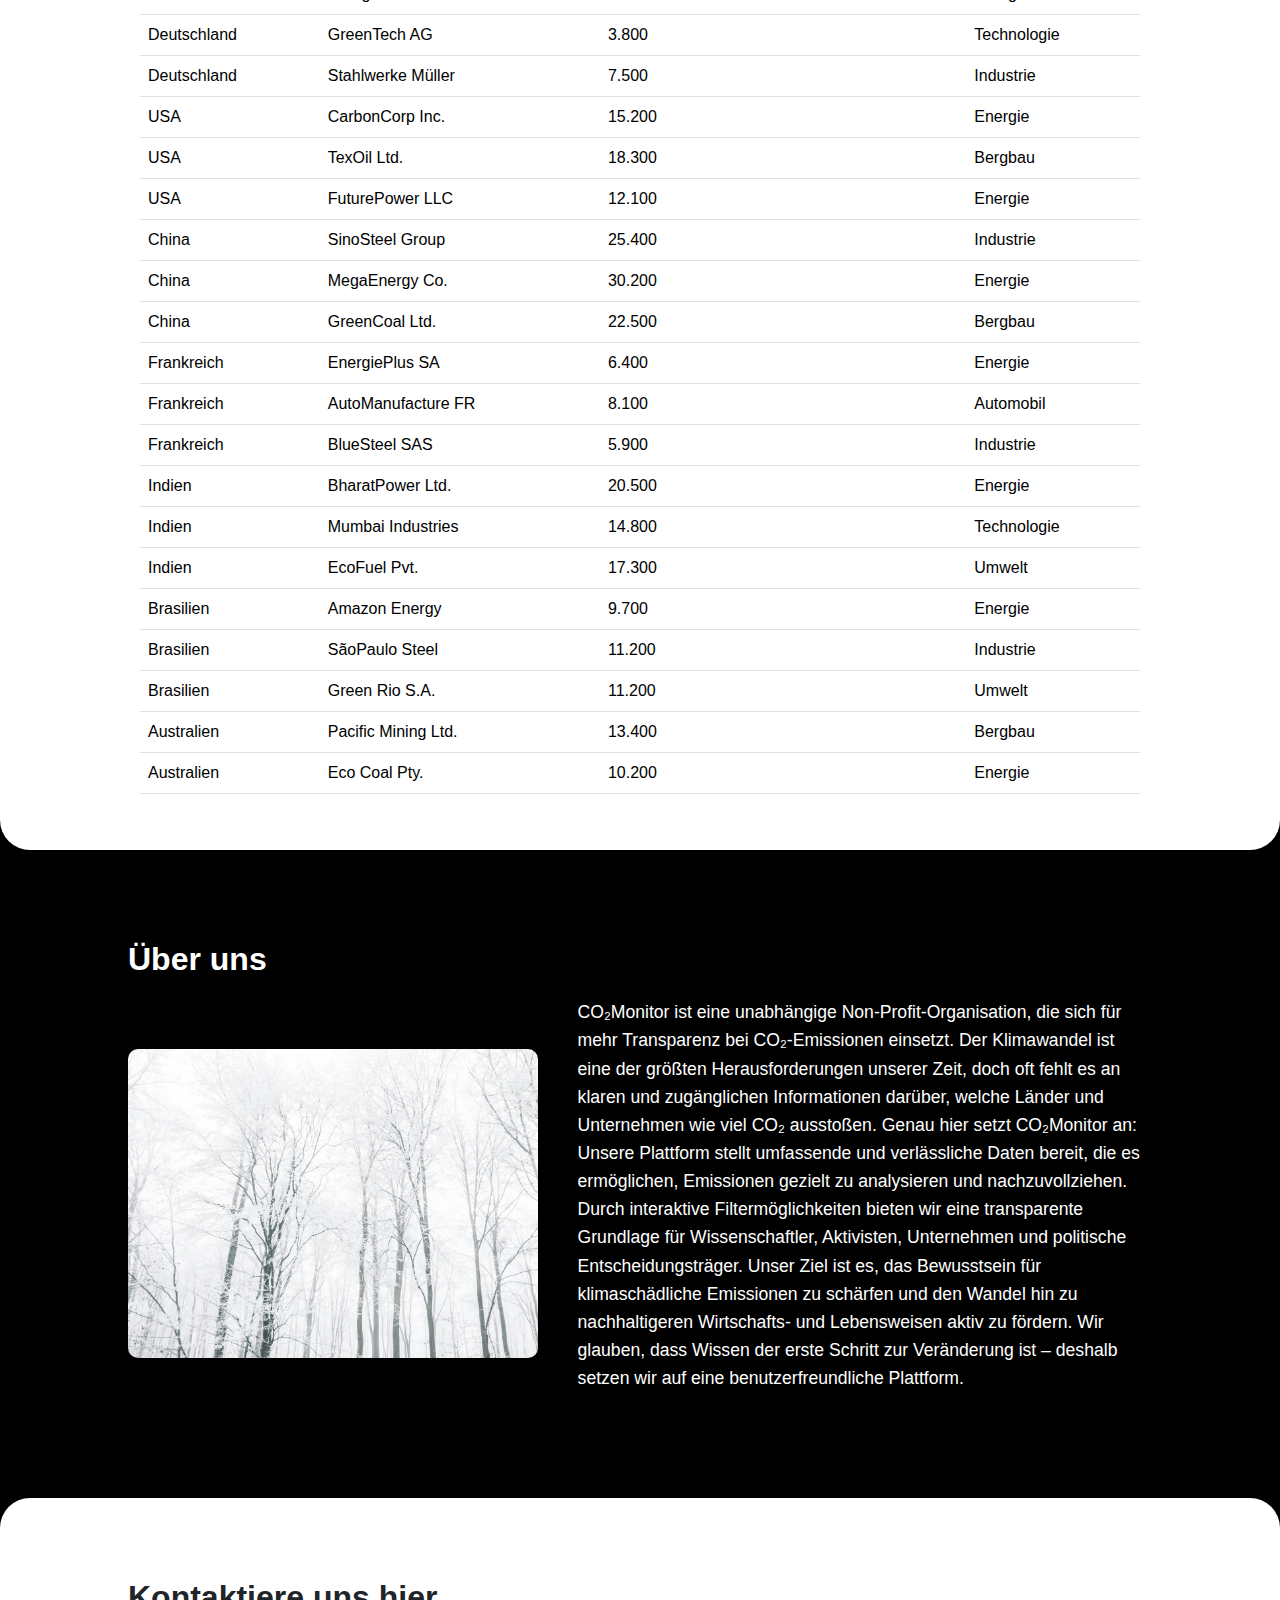
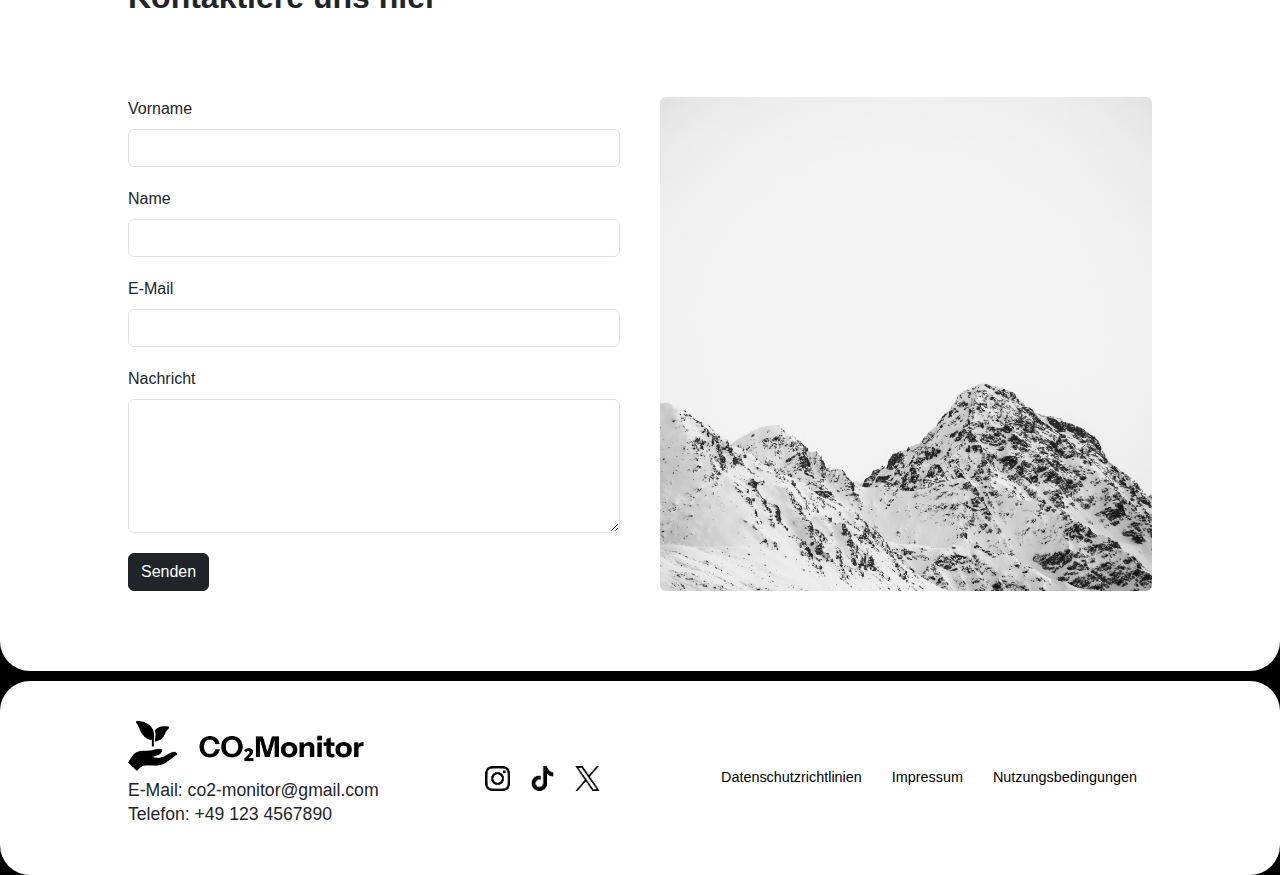
==== commit fdf88709: "Language Detection" ====
--- a/index.html
+++ b/index.html
@@ -4,11 +4,11 @@
     <meta charset="UTF-8">
     <meta name="viewport" content="width=device-width, initial-scale=1.0">
     <title>CO₂ Monitor</title>
+    <link rel="icon" type="image/x-icon" href="./images/Logo_mini.png">
     <link href="https://cdn.jsdelivr.net/npm/bootstrap@5.3.3/dist/css/bootstrap.min.css" rel="stylesheet" integrity="sha384-QWTKZyjpPEjISv5WaRU9OFeRpok6YctnYmDr5pNlyT2bRjXh0JMhjY6hW+ALEwIH" crossorigin="anonymous">
     <link rel="stylesheet" href="./styles.css">
 </head>
 <body class="bg-black">
-
     <main class="gridContainer">
         <header id="header">
           <nav class="navbar navbar-expand-lg container-fluid" data-bs-theme="dark">
@@ -260,7 +260,7 @@
             <button type="submit" class="btn btn-dark">Senden</button>
           </form>
           <img src="./images/chris-lutke-VMJGmTuRVFs-unsplash.jpg" class="contact-image img-fluid rounded" alt="landscape image snowy mountain">
-      </section>
+        </section>
 
       <footer>
         <div class="footer-content">
--- a/styles.css
+++ b/styles.css
@@ -5,7 +5,6 @@
 h1 {
     font-size: 8em;
     font-weight: 700;
-    margin: 0;
     line-height: 1;
 }
 
@@ -18,7 +17,6 @@
 p {
     font-size: 1.1em;
     line-height: 1.6; 
-    max-width: 800px; 
 }
 
 .gridContainer {
@@ -43,11 +41,11 @@
   }
   
   #header .navbar {
-    padding: 30px 0; /* Adjust padding as needed */
+    padding: 30px 0;
   }
   
   #header .navbar-brand img {
-    max-height: 40px; 
+    max-height: 45px; 
   }
   
   #header .navbar-nav {
@@ -55,7 +53,7 @@
   }
   
   #header .header-nav-item {
-    margin-left: 20px; /* Add spacing between nav items */
+    margin-left: 20px; 
   }
   
   #header .header-nav-item:last-child a {
@@ -65,18 +63,6 @@
     border-radius: 25px;
   }
   
-  #header .header-nav-item a {
-    color: white;
-    text-decoration: none;
-    font-weight: 500;
-    padding: 5px 10px;
-  }
-  
-  #header .header-nav-item a:hover {
-    text-decoration: underline;
-  }
-  
-  /* Optional: Adjust for smaller screens */
   @media (max-width: 768px) {
     #header .navbar-nav {
       flex-direction: column;
@@ -90,16 +76,12 @@
   
   #home {
     grid-area: home;
-    display: grid;
-    align-items: center;
-    justify-content: left;
     background-image: url('./images/michael-milverton-Le4yqbCMoJo-unsplash.jpg'); 
     background-size: cover;
     background-position: center;
     background-repeat: no-repeat;
-    height: 100vh; 
     color: black; 
-    padding: 100px;
+    padding: 80px 10%; 
     border-radius: 30px;
   }
 
@@ -108,23 +90,17 @@
     margin-bottom: 2vw;
   }
   
-  #home .home-content {
-    max-width: 80%; 
-  }
-  
   #home .button-wrapper {
     margin-top: 20px;
   }
   
   #intro {
     grid-area: intro;
-    background-color: black; 
     color: white; 
     padding: 80px 10%; 
     text-align: left; 
   }
   
-  /* Optional: Anpassungen für kleinere Bildschirme */
   @media (max-width: 768px) {
     #intro {
       padding: 60px 5%;
@@ -153,12 +129,8 @@
     align-items: center;
   }
 
-  .table-filters > * { /* Targets all direct children */
-    margin-right: 10px; /* Add 10px space to the right of each element */
-  }
-  
-  .table-filters > *:last-child { /* Removes margin from the last element */
-    margin-right: 0;
+  .table-filters > * { 
+    margin-right: 10px; 
   }
   
   .search-input {
@@ -185,31 +157,6 @@
     border-radius: 5px;
   }
   
-  .emission-table {
-    width: 100%;
-    border-collapse: collapse;
-    border: 1px solid #ddd;
-    border-radius: 10px;
-    overflow: hidden;
-  }
-  
-  .emission-table th,
-  .emission-table td {
-    padding: 12px 15px;
-    text-align: left;
-    border-bottom: 1px solid #ddd;
-  }
-  
-  .emission-table th {
-    background-color: #f0f0f0;
-    font-weight: 600;
-  }
-  
-  .emission-table tbody tr:nth-child(even) {
-    background-color: #f9f9f9;
-  }
-  
-  /* Optional: Adjust for smaller screens */
   @media (max-width: 768px) {
     .table-filters {
       flex-direction: column;
@@ -223,15 +170,9 @@
   
   #about {
     grid-area: about;
-    background-color: black;
     color: white;
     padding: 80px 10%;
     text-align: left;
-  }
-  
-  #about .container {
-    display: flex;
-    align-items: center;
   }
   
   #about #about-detail {
@@ -245,7 +186,6 @@
     border-radius: 10px;
   }
   
-  /* Optional: Anpassungen für kleinere Bildschirme */
   @media (max-width: 768px) {
     #about {
       padding: 60px 5%;
@@ -284,67 +224,10 @@
     grid-column: 1 / 3;
   }
   
-  .contact-form {
-    display: flex;
-    flex-direction: column;
-  }
-  
   .form-group {
     margin-bottom: 20px;
   }
   
-  .form-group label {
-    display: block;
-    margin-bottom: 5px;
-    font-weight: 600;
-  }
-  
-  .form-group input,
-  .form-group textarea {
-    width: 100%;
-    padding: 10px;
-    border: 1px solid #ddd;
-    border-radius: 5px;
-    box-sizing: border-box;
-  }
-  
-  .form-group textarea {
-    resize: vertical;
-    min-height: 150px;
-  }
-  
-  .submit-button {
-    background-color: black;
-    color: white;
-    padding: 10px 20px;
-    border: none;
-    border-radius: 5px;
-    cursor: pointer;
-    align-self: flex-start;
-  }
-  
-  .contact-image {
-    max-width: 100%;
-    border-radius: 10px;
-  }
-  
-  /* Optional: Anpassungen für kleinere Bildschirme */
-  @media (max-width: 768px) {
-    #contact {
-      grid-template-columns: 1fr;
-      padding: 60px 5%;
-    }
-  
-    #contact h3 {
-      grid-column: 1 / 2;
-    }
-  
-    .contact-image {
-      order: -1;
-      margin-bottom: 20px;
-    }
-  }
-
   .contact-image {
     width: 100%;
     height: 100%;
@@ -353,6 +236,22 @@
     align-self: stretch;
 }
   
+  @media (max-width: 768px) {
+    #contact {
+      grid-template-columns: 1fr;
+      padding: 60px 5%;
+    }
+  
+    #contact h3 {
+      grid-column: 1 / 2;
+    }
+  
+    .contact-image {
+      order: -1;
+      margin-bottom: 20px;
+    }
+  }
+
   footer {
     grid-area: footer;
     background-color: white;
@@ -409,7 +308,6 @@
     line-height: 0.5; 
   }
   
-  /* Optional: Adjust for smaller screens */
   @media (max-width: 768px) {
     .footer-content {
       flex-direction: column;
@@ -423,3 +321,21 @@
     }
   }
 
+  body.rtl {
+    direction: rtl;
+}
+
+body.rtl, 
+body.rtl p, 
+body.rtl h1, 
+body.rtl h2, 
+body.rtl h3, 
+body.rtl h4, 
+body.rtl h5, 
+body.rtl h6, 
+body.rtl li, 
+body.rtl span {
+    text-align: right;
+}
+
+
